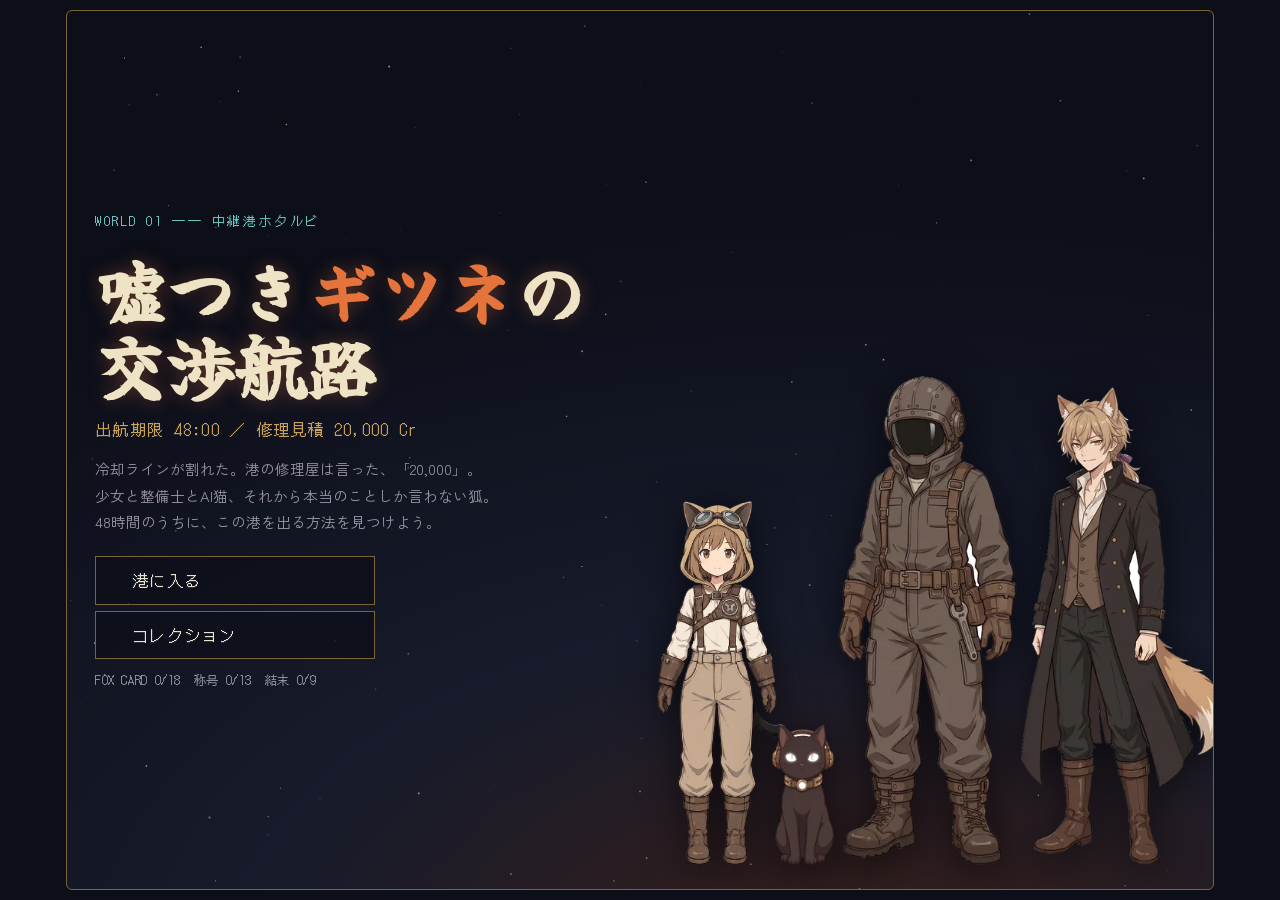
==== index.html @ 1cd9e340 "Rename 嘘つきギツネの交渉航路.html to index.htmlrename" ====
<!doctype html><html><head><meta charset=utf8><meta name=viewport content="width=device-width,initial-scale=1,viewport-fit=cover"><style>:root{color-scheme:light;box-sizing:border-box;padding-top:env(safe-area-inset-top,0px);padding-bottom:env(safe-area-inset-bottom,0px)}html{scroll-padding-top:env(safe-area-inset-top,0px)}body{margin:0;padding:0;font:14px -apple-system,BlinkMacSystemFont,sans-serif;background:#faf9f5;color:#141413}img{max-width:100%}[hidden]:not([hidden=until-found i]){display:none!important}</style></head><body>
<title>嘘つきギツネの交渉航路</title>
<link rel="preconnect" href="https://fonts.googleapis.com">
<link rel="preconnect" href="https://fonts.gstatic.com" crossorigin>
<link rel="stylesheet" href="https://fonts.googleapis.com/css2?family=DotGothic16&family=Yuji+Syuku&family=Zen+Kaku+Gothic+New:wght@400;500;700&display=swap">
<style>
/* Layout: 対峙構図 — 一行（左）と交渉相手（右）が舞台で向き合い、下にRPGのコマンド窓と羊皮紙の会話窓。単一のダーク世界観。 */
:root{
  color-scheme: dark;
  --void:#0c0e18;        /* 宇宙の底 */
  --hull:#171b2b;        /* 船体パネル */
  --hull-2:#222840;
  --brass:#c9a25a;       /* 真鍮の縁 */
  --brass-dim:#7d6436;
  --parch:#efe3c6;       /* 会話窓の羊皮紙 */
  --parch-2:#e2d2ae;
  --ink:#2a1d14;         /* 墨 */
  --ink-soft:#6b5640;
  --ember:#e4743c;       /* 狐火のアクセント */
  --teal:#6fd0c8;        /* AI猫のUI光 */
  --truth:#c43d2c;
  --lie:#3867c9;
  --fg:#e9e3d3;
  --fg-dim:#9a95a8;
  --f-ui:"DotGothic16","Hiragino Kaku Gothic ProN","Noto Sans JP",monospace;
  --f-text:"Zen Kaku Gothic New","Hiragino Kaku Gothic ProN","Noto Sans JP",sans-serif;
  --f-disp:"Yuji Syuku","Hiragino Mincho ProN","Noto Serif JP",serif;
}
[hidden]{display:none!important}
html,body{height:100%}
body{background:var(--void);color:var(--fg);font-family:var(--f-text);overflow:hidden}
*{box-sizing:border-box}
button{font:inherit;color:inherit}
:focus-visible{outline:2px solid var(--ember);outline-offset:2px}
#app{position:relative;height:100%;max-width:1180px;margin:0 auto;padding-inline:16px;padding-block:10px;display:flex;flex-direction:column}
.screen{flex:1;min-height:0;display:flex;flex-direction:column}

/* ---------- TITLE ---------- */
#title{position:relative;border:1px solid var(--brass-dim);border-radius:6px;overflow:hidden;background:radial-gradient(120% 90% at 70% 110%,#3a1f1a 0%,#171b2b 45%,#0c0e18 100%)}
#title canvas{position:absolute;inset:0;width:100%;height:100%}
.t-wrap{position:relative;z-index:2;flex:1;display:grid;grid-template-columns:minmax(0,1.1fr) minmax(0,.9fr);align-items:center;gap:12px;padding:24px 28px}
.t-eyebrow{font-family:var(--f-ui);color:var(--teal);letter-spacing:.2em;font-size:.8rem}
.t-logo{font-family:var(--f-disp);font-size:clamp(2.1rem,6vw,4.4rem);line-height:1.08;margin:.3em 0 .2em;color:var(--parch);text-shadow:0 0 18px rgba(228,116,60,.35);text-wrap:balance}
.t-logo em{font-style:normal;color:var(--ember)}
.t-sub{font-family:var(--f-ui);color:var(--brass);font-size:1rem;letter-spacing:.08em}
.t-lede{max-width:34em;color:var(--fg-dim);line-height:1.8;font-size:.92rem;margin:1em 0 1.4em}
.t-menu{display:flex;flex-direction:column;gap:6px;width:min(280px,100%)}
.t-menu button{font-family:var(--f-ui);text-align:left;background:rgba(12,14,24,.7);border:1px solid var(--brass-dim);padding:.7em 1em;cursor:pointer;letter-spacing:.08em;font-size:1rem}
.t-menu button:hover,.t-menu button:focus-visible{border-color:var(--ember);color:var(--ember)}
.t-menu button::before{content:"▶ ";color:transparent}
.t-menu button:hover::before,.t-menu button:focus-visible::before{color:var(--ember)}
.t-prog{font-family:var(--f-ui);font-size:.78rem;color:var(--fg-dim);margin-top:12px;letter-spacing:.05em}
.t-art{height:min(64vh,520px);display:flex;align-items:flex-end;justify-content:center;gap:4px;align-self:end}
.t-art img{display:block;width:auto;filter:drop-shadow(0 6px 20px rgba(0,0,0,.6));flex:none}
.t-art .g{height:70%}
.t-art .c{height:27%;margin-left:-18px;position:relative;z-index:2}
.t-art .m{height:94%}
.t-art .r{height:92%}

/* ---------- GAME ---------- */
#game{gap:8px}
.hud{display:flex;align-items:center;gap:14px;font-family:var(--f-ui);font-size:.86rem;padding:6px 10px;background:var(--hull);border:1px solid var(--brass-dim);border-radius:4px}
.hud .loc{color:var(--brass);white-space:nowrap}
.hud .loc b{color:var(--parch);font-weight:400;margin-left:.4em}
.clock{flex:1;min-width:0;display:flex;align-items:center;gap:10px}
.clock .lbl{color:var(--fg-dim);white-space:nowrap}
.clock .num{font-variant-numeric:tabular-nums;color:var(--parch);white-space:nowrap}
.clock.warn .num{color:var(--ember)}
.pips{flex:1;min-width:40px;display:grid;grid-template-columns:repeat(48,1fr);gap:1px;height:10px}
.pips i{background:var(--ember);opacity:.9;border-radius:1px;transition:background .4s,opacity .4s}
.pips i.gone{background:#3a3f55;opacity:.5}
.cr{font-variant-numeric:tabular-nums;color:var(--parch);white-space:nowrap}
.cr small{color:var(--brass)}
.hbtn{background:none;border:1px solid var(--brass-dim);color:var(--brass);width:30px;height:28px;border-radius:3px;cursor:pointer;font-family:var(--f-ui);position:relative}
.hbtn:hover{color:var(--ember);border-color:var(--ember)}
.hbtn .dot{position:absolute;top:-4px;right:-4px;width:9px;height:9px;border-radius:50%;background:var(--ember);display:none}
.hbtn.has .dot{display:block}

.stage{position:relative;flex:1;min-height:220px;border:1px solid var(--brass-dim);border-radius:4px;overflow:hidden;background:#0d1120}
.stage .bg{position:absolute;inset:0}
.stage .bg svg{width:100%;height:100%;display:block}
.actors{position:absolute;inset:0;pointer-events:none}
.actor{position:absolute;bottom:3%;transition:filter .25s,transform .25s,opacity .4s;transform-origin:bottom center}
.actor img,.actor svg{height:100%;width:auto;display:block}
.actor svg{aspect-ratio:1/2}
.a-npc.belta{height:80%}
.a-npc.belta svg{aspect-ratio:4/9}
.reye{animation:reye 4s infinite}@keyframes reye{94%{opacity:1}96%{opacity:0}98%{opacity:1}}
.actor.dim{filter:brightness(.55) saturate(.7)}
.actor.speak{transform:translateY(-6px) scale(1.02);filter:drop-shadow(0 0 10px rgba(239,227,198,.25))}
.a-girl{right:39%;height:72%}
.a-mech{right:18%;height:87%}
.a-cat{right:32.5%;height:30%}
.a-ritsu{right:2%;height:85%}
.a-npc{left:5%;height:80%}
.a-belta{height:76%}.a-zaid{height:82%}.a-m7{height:70%}
.a-npc.panel{height:74%;bottom:6%}
.a-npc.panel img{border:4px solid var(--parch);box-shadow:0 0 0 2px var(--ink),0 12px 30px rgba(0,0,0,.6);transform:rotate(2deg)}
.shadow{position:absolute;bottom:2%;height:3%;border-radius:50%;background:rgba(0,0,0,.45);filter:blur(4px)}
.actor .tailbob{animation:none}
.idle{animation:idle 3.6s ease-in-out infinite}
@keyframes idle{50%{transform:translateY(-2px)}}

.toast-zone{position:absolute;top:10px;left:10px;display:flex;flex-direction:column;align-items:flex-start;gap:6px;z-index:5;pointer-events:none;max-width:70%}
.toast{font-family:var(--f-ui);font-size:.82rem;background:var(--parch);color:var(--ink);padding:.45em .8em .45em .6em;border-left:4px solid var(--ember);box-shadow:0 4px 12px rgba(0,0,0,.4);animation:tin .35s ease-out, tout .5s ease-in 2.8s forwards}
.toast b{color:var(--ember);font-weight:400;margin-right:.4em}
@keyframes tin{from{transform:translateX(-20px);opacity:0}}
@keyframes tout{to{transform:translateY(-6px);opacity:0}}

.route-banner{position:absolute;left:50%;top:14%;transform:translateX(-50%);z-index:6;display:flex;align-items:center;gap:14px;background:linear-gradient(90deg,rgba(12,14,24,0),rgba(12,14,24,.92) 18%,rgba(12,14,24,.92) 82%,rgba(12,14,24,0));padding:14px 60px;pointer-events:none;animation:bin .5s cubic-bezier(.2,1.4,.4,1), bout .6s ease-in 3.2s forwards;white-space:nowrap}
.route-banner .mini{width:44px;height:62px;border-radius:4px;background:var(--parch);border:2px solid var(--brass);display:grid;place-items:center;animation:flip .7s ease-out}
.route-banner .mini svg{width:30px}
.route-banner .t1{font-family:var(--f-ui);color:var(--ember);font-size:.8rem;letter-spacing:.2em}
.route-banner .t2{font-family:var(--f-text);font-weight:700;color:var(--parch);font-size:1.05rem}
@keyframes bin{from{transform:translate(-50%,-20px);opacity:0}}
@keyframes bout{to{opacity:0}}
@keyframes flip{from{transform:rotateY(180deg)}}

.bottom{display:grid;grid-template-columns:230px minmax(0,1fr);gap:8px;height:196px}
.cmd{position:relative;background:var(--hull);border:2px solid var(--brass-dim);border-radius:4px;padding:10px 8px;font-family:var(--f-ui);overflow:auto;box-shadow:inset 0 0 0 1px #0a0c14}
.cmd::before,.cmd::after{content:"";position:absolute;width:5px;height:5px;border-radius:50%;background:var(--brass-dim);top:4px}
.cmd::before{left:4px}.cmd::after{right:4px}
.cmd .mt{font-size:.74rem;color:var(--brass);letter-spacing:.14em;padding:0 8px 6px;border-bottom:1px dashed var(--brass-dim);margin-bottom:6px;display:flex;justify-content:space-between;gap:6px}
.cmd ul{list-style:none;margin:0;padding:0;display:flex;flex-direction:column;gap:1px}
.cmd li button{width:100%;text-align:left;background:none;border:0;padding:.42em .5em .42em 1.4em;cursor:pointer;position:relative;font-size:.95rem;display:flex;gap:6px;align-items:baseline;line-height:1.3}
.cmd li button .lab{flex:1;min-width:0}
.cmd li button .cost{font-size:.72rem;color:var(--fg-dim);white-space:nowrap}
.cmd li button .new{font-size:.62rem;color:var(--void);background:var(--ember);padding:0 .35em;border-radius:2px;letter-spacing:.05em}
.cmd li button.done .lab{color:var(--fg-dim)}
.cmd li button[disabled]{opacity:.38;cursor:default}
.cmd li button.sel::before{content:"▶";position:absolute;left:.3em;color:var(--ember);animation:blink 1s steps(2) infinite}
.cmd li button:hover:not([disabled]){background:rgba(201,162,90,.1)}
.cmd.busy ul{opacity:.25;pointer-events:none}
.cmd .hintline{font-size:.72rem;color:var(--fg-dim);padding:6px 8px 0;line-height:1.5}
@keyframes blink{50%{opacity:.3}}

.msg{position:relative;background:var(--parch);color:var(--ink);border-radius:4px;border:2px solid var(--brass);box-shadow:inset 0 0 0 3px var(--parch),inset 0 0 0 4px var(--brass-dim),0 6px 18px rgba(0,0,0,.35);display:grid;grid-template-columns:auto minmax(0,1fr);gap:14px;padding:14px 18px;cursor:pointer;overflow:hidden;background-image:radial-gradient(120% 140% at 0% 0%,rgba(255,255,255,.35),transparent 55%),radial-gradient(90% 120% at 100% 100%,rgba(122,86,44,.16),transparent 60%)}
.face{width:128px;height:128px;border:2px solid var(--ink);border-radius:3px;overflow:hidden;background:var(--parch-2);align-self:start;position:relative}
.face img,.face svg{width:100%;height:100%;object-fit:cover;object-position:50% 50%;display:block}
.face.none{display:none}
.msg .body{min-width:0;display:flex;flex-direction:column;overflow:auto}
.name{font-family:var(--f-ui);font-size:.82rem;letter-spacing:.14em;color:var(--parch);background:var(--ink);align-self:flex-start;padding:.15em .7em;margin-bottom:.45em;border-radius:2px}
.name.n-ritsu{background:#8a4a22}.name.n-cat{background:#1f3b44}.name.n-girl{background:#6b4a2b}.name.n-mech{background:#3a3a40}
.name.n-npc{background:#5a2f38}
.text{font-size:1.06rem;line-height:1.75;font-weight:500;white-space:pre-wrap}
.text.narr{font-style:normal;color:var(--ink-soft);font-weight:400}
.text.sys{font-family:var(--f-ui);color:#7b3a16;font-size:.95rem}
.adv{position:absolute;right:14px;bottom:8px;color:var(--ember);font-size:.8rem;animation:blink .8s steps(2) infinite}
.stamp{position:absolute;right:22px;top:12px;font-family:var(--f-ui);font-size:.95rem;padding:.2em .6em;border:3px double currentColor;border-radius:4px;transform:rotate(-8deg);opacity:.88;letter-spacing:.1em;animation:stamp .35s cubic-bezier(.3,1.8,.5,1)}
.stamp small{display:block;font-size:.58rem;letter-spacing:.2em;opacity:.8}
.stamp.T{color:var(--truth)}.stamp.F{color:var(--lie)}
@keyframes stamp{from{transform:rotate(-8deg) scale(2.2);opacity:0}}
.offer-card{display:grid;grid-template-columns:auto 1fr;gap:4px 14px;font-size:.92rem;margin-top:.3em}
.offer-card dt{font-family:var(--f-ui);color:var(--ink-soft);font-size:.8rem}
.offer-card dd{margin:0;font-weight:700;font-variant-numeric:tabular-nums}
.offer-card dd.bad{color:var(--truth)}
.offer-title{font-weight:700;font-size:1.1rem}

/* roll */
.roll{position:absolute;inset:0;z-index:8;display:grid;place-items:center;background:rgba(8,9,16,.72)}
.roll .box{background:var(--hull);border:2px solid var(--brass);padding:18px 26px;text-align:center;font-family:var(--f-ui)}
.roll .box p{margin:.4em 0;color:var(--parch)}
.roll canvas{width:240px;height:150px;display:block;margin:6px auto}
.roll .res{font-size:1.3rem;letter-spacing:.2em;min-height:1.4em}

/* overlays */
.overlay{position:absolute;inset:0;z-index:20;background:rgba(8,9,16,.86);display:flex;align-items:stretch;justify-content:center;padding:14px}
.sheet{position:relative;width:min(920px,100%);background:var(--parch);color:var(--ink);border:2px solid var(--brass);border-radius:4px;display:flex;flex-direction:column;min-height:0;box-shadow:0 20px 50px rgba(0,0,0,.6)}
.sheet header{display:flex;align-items:center;gap:12px;padding:12px 18px;border-bottom:1px solid var(--parch-2)}
.sheet header h2{font-family:var(--f-disp);font-weight:400;font-size:1.5rem;margin:0;flex:1}
.sheet .x{background:var(--ink);color:var(--parch);border:0;padding:.3em .8em;cursor:pointer;font-family:var(--f-ui)}
.sheet .scroll{overflow:auto;padding:16px 20px 22px;min-height:0;flex:1}
.tabs{display:flex;gap:4px;padding:0 18px;border-bottom:1px solid var(--parch-2);flex-wrap:wrap}
.tabs button{background:none;border:0;border-bottom:3px solid transparent;padding:.6em .8em;cursor:pointer;font-family:var(--f-ui);color:var(--ink-soft)}
.tabs button[aria-selected="true"]{color:var(--ink);border-color:var(--ember)}
.nb-list{display:flex;flex-wrap:wrap;gap:6px;list-style:none;margin:0;padding:0}
.nb-list li{background:#fff8e6;border:1px solid var(--parch-2);padding:.35em .7em;font-size:.9rem;border-radius:2px}
.nb-h{font-family:var(--f-ui);color:var(--ink-soft);font-size:.8rem;letter-spacing:.14em;margin:1.2em 0 .5em}
.nb-h:first-child{margin-top:0}
.routes{display:grid;gap:6px}
.routes div{display:flex;justify-content:space-between;gap:10px;border-bottom:1px dotted var(--parch-2);padding:.3em 0;font-size:.92rem}

.cards{display:grid;grid-template-columns:repeat(auto-fill,minmax(128px,1fr));gap:12px}
.fcard{aspect-ratio:5/7;max-width:100%;border-radius:6px;background:linear-gradient(160deg,#20263d,#141828);border:2px solid var(--brass);color:var(--parch);display:flex;flex-direction:column;padding:8px;position:relative;overflow:hidden}
.fcard .no{font-family:var(--f-ui);font-size:.66rem;color:var(--brass);letter-spacing:.1em}
.fcard .art{flex:1;display:grid;place-items:center}
.fcard .art svg{width:62%;max-height:100%}
.fcard .nm{font-weight:700;font-size:.86rem;text-align:center;line-height:1.3}
.fcard .fl{font-size:.68rem;color:var(--fg-dim);text-align:center;line-height:1.45;margin-top:3px}
.fcard.lock{background:repeating-linear-gradient(45deg,#1a1e2e 0 8px,#161a28 8px 16px);border-color:#4a4a55}
.fcard.lock .nm{color:#6c6c7a}
.fcard.newc::after{content:"NEW";position:absolute;top:6px;right:-18px;background:var(--ember);color:var(--void);font-family:var(--f-ui);font-size:.6rem;padding:1px 22px;transform:rotate(35deg)}
.titles{display:grid;grid-template-columns:repeat(auto-fill,minmax(200px,1fr));gap:8px}
.ttl{border:1px solid var(--ink);padding:.6em .8em;background:#fff8e6}
.ttl b{display:block;font-family:var(--f-disp);font-weight:400;font-size:1.15rem}
.ttl span{font-size:.8rem;color:var(--ink-soft)}
.ttl.lock{opacity:.45;border-style:dashed;background:none}
.sp-list{display:grid;gap:8px}
.sp-item{border:1px solid var(--parch-2);background:#fff8e6;padding:.6em .8em}
.sp-item summary{cursor:pointer;font-weight:700}
.sp-item .ln{font-size:.9rem;line-height:1.7;margin:.2em 0}
.sp-item .ln b{font-family:var(--f-ui);font-weight:400;color:var(--ink-soft);margin-right:.5em}
.sp-item.lock{opacity:.45}

/* ending */
#ending .sheet{margin:0 auto}
.end-hero{padding:18px 22px 6px;text-align:center;border-bottom:1px dashed var(--ink-soft)}
.end-eyebrow{font-family:var(--f-ui);letter-spacing:.24em;color:var(--ink-soft);font-size:.78rem}
.end-title{font-family:var(--f-disp);font-size:clamp(2rem,5vw,3.2rem);margin:.15em 0;text-wrap:balance;line-height:1.15}
.end-stamps{display:grid;grid-template-columns:repeat(4,minmax(0,1fr));gap:8px;margin:14px 0 10px}
.estamp{border:2px solid var(--ink);padding:.4em .3em;text-align:center}
.estamp dt{font-family:var(--f-ui);font-size:.68rem;color:var(--ink-soft);letter-spacing:.12em}
.estamp dd{margin:.1em 0 0;font-weight:700;font-variant-numeric:tabular-nums;font-size:.95rem}
.end-body{display:grid;grid-template-columns:minmax(0,1fr) 180px;gap:18px;padding:16px 22px}
.voices{display:grid;gap:10px;align-content:start}
.voice{display:grid;grid-template-columns:44px minmax(0,1fr);gap:10px;align-items:center}
.voice .f{width:44px;height:44px;border:1.5px solid var(--ink);border-radius:2px;overflow:hidden;background:var(--parch-2)}
.voice .f img,.voice .f svg{width:100%;height:100%;object-fit:cover;object-position:50% 50%}
.voice p{margin:0;font-size:.95rem;line-height:1.55}
.voice p b{font-family:var(--f-ui);font-weight:400;color:var(--ink-soft);font-size:.72rem;display:block}
.got{display:flex;flex-direction:column;gap:10px;align-items:center}
.got .lbl{font-family:var(--f-ui);font-size:.72rem;letter-spacing:.16em;color:var(--ink-soft)}
.got .fcard{width:150px}
.got .ttl{width:100%;text-align:center}
.notes{padding:4px 22px 18px}
.notes h3{font-family:var(--f-ui);font-weight:400;letter-spacing:.24em;font-size:.9rem;color:var(--ember);margin:.4em 0 .6em;display:flex;align-items:center;gap:10px}
.notes h3::after{content:"";flex:1;border-bottom:1px solid var(--ink-soft);opacity:.4}
.note{border-left:3px solid var(--ember);padding:.4em .9em .5em;margin-bottom:10px;background:#fff8e6}
.note .did{font-size:.82rem;color:var(--ink-soft)}
.note .term{font-weight:700;font-size:1.02rem;margin:.1em 0}
.note p{margin:.2em 0 0;font-size:.9rem;line-height:1.75;max-width:62em}
.note.lock{border-left-color:#b9ab8c;background:none;color:var(--ink-soft)}
.end-actions{display:flex;gap:8px;flex-wrap:wrap;justify-content:center;padding:6px 22px 20px}
.end-actions button{font-family:var(--f-ui);background:var(--ink);color:var(--parch);border:0;padding:.7em 1.3em;cursor:pointer;letter-spacing:.08em}
.end-actions button.alt{background:none;color:var(--ink);border:1px solid var(--ink)}
.end-actions button:hover{background:var(--ember);color:var(--void)}
.remain{text-align:center;font-family:var(--f-ui);font-size:.8rem;color:var(--ink-soft);padding-bottom:6px}

@media (max-width:760px){
  #app{padding-inline:8px;padding-block:6px}
  .hud{gap:8px;font-size:.76rem;flex-wrap:wrap}
  .clock{order:3;flex-basis:100%}
  .clock .lbl{display:none}
  .stage{flex:none;height:40vh;min-height:220px}
  .bottom{flex:1;min-height:0}
  .a-girl{right:62%;height:62%}.a-mech{right:28%;height:72%}.a-cat{right:51%;height:26%}.a-ritsu{right:0;height:74%}.a-npc{left:-3%;height:70%}.a-m7{height:60%}
  .a-npc.panel{height:60%}
  .bottom{grid-template-columns:1fr;grid-template-rows:auto auto;height:auto}
  .msg{order:1;min-height:132px;max-height:40vh;grid-template-columns:auto minmax(0,1fr);padding:10px 12px;gap:10px}
  .face{width:74px;height:74px}
  .text{font-size:.98rem;line-height:1.65}
  .cmd{order:2;max-height:34vh}
  .cmd ul{display:grid;grid-template-columns:1fr 1fr}
  .cmd ul.one{grid-template-columns:1fr}
  .t-wrap{grid-template-columns:1fr;padding:18px}
  .t-art{position:absolute;inset:auto 0 0 auto;width:100%;height:58%;opacity:.3;z-index:-1;overflow:hidden;justify-content:flex-end}
  .end-body{grid-template-columns:1fr}
  .end-stamps{grid-template-columns:repeat(2,minmax(0,1fr))}
  .route-banner{padding:10px 30px;white-space:normal;width:92%}
}
@media (prefers-reduced-motion:reduce){*{animation-duration:.01ms!important;animation-iteration-count:1!important;transition:none!important}}
</style>

<div id="app">
  <section id="title" class="screen">
    <canvas id="stars" aria-hidden="true"></canvas>
    <div class="t-wrap">
      <div>
        <div class="t-eyebrow">WORLD 01 ── 中継港ホタルビ</div>
        <h1 class="t-logo">嘘つき<em>ギツネ</em>の<br>交渉航路</h1>
        <div class="t-sub">出航期限 48:00 ／ 修理見積 20,000 Cr</div>
        <p class="t-lede">冷却ラインが割れた。港の修理屋は言った、「20,000」。<br>少女と整備士とAI猫、それから本当のことしか言わない狐。<br>48時間のうちに、この港を出る方法を見つけよう。</p>
        <div class="t-menu">
          <button id="btnStart" type="button">港に入る</button>
          <button id="btnColl" type="button">コレクション</button>
        </div>
        <div class="t-prog" id="tProg"></div>
      </div>
      <div class="t-art" id="tArt"></div>
    </div>
  </section>

  <section id="game" class="screen" hidden>
    <div class="hud">
      <div class="loc">WORLD 01<b id="hudLoc">ベルタ工房</b></div>
      <div class="clock" id="clock"><span class="lbl">出航期限まで</span><span class="num" id="hudTime">46:00</span><div class="pips" id="pips"></div></div>
      <div class="cr" id="hudCr">24,000 <small>Cr</small></div>
      <button class="hbtn" id="btnNote" type="button" title="ききこみ帳" aria-label="ききこみ帳">帳<span class="dot"></span></button>
      <button class="hbtn" id="btnSnd" type="button" title="音" aria-label="音のオン・オフ">♪</button>
    </div>
    <div class="stage" id="stage">
      <div class="bg" id="bg"></div>
      <div class="actors" id="actors"></div>
      <div class="toast-zone" id="toasts"></div>
    </div>
    <div class="bottom">
      <nav class="cmd" id="cmd" aria-label="コマンド"></nav>
      <div class="msg" id="msg" role="log" aria-live="polite" tabindex="0">
        <div class="face none" id="face"></div>
        <div class="body"><div class="name" id="name" hidden></div><div class="text" id="text"></div></div>
        <span class="adv" id="adv" hidden>▼</span>
      </div>
    </div>
  </section>
  <div id="overlay" hidden></div>
</div>

<script>
const IMG = {"f_belta": "[data-uri]", "f_cat": "[data-uri]", "f_girl": "[data-uri]", "f_girl_angry": "[data-uri]", "f_girl_laugh": "[data-uri]", "f_girl_surprise": "[data-uri]", "f_m7": "[data-uri]", "f_mech": "[data-uri]", "f_ritsu": "[data-uri]", "f_zaid": "[data-uri]", "sp_belta": "[data-uri]", "sp_cat": "[data-uri]", "sp_girl": "[data-uri]", "sp_m7": "[data-uri]", "sp_mech": "[data-uri]", "sp_ritsu": "[data-uri]", "sp_zaid": "[data-uri]"};
/* ============ SVG ART ============ */
const SVG = {};
SVG.belta = (head)=>`<svg xmlns="http://www.w3.org/2000/svg" viewBox="${head?'112 24 176 176':'0 0 400 900'}" preserveAspectRatio="xMidYMid slice">
<g stroke="#3b2a20" stroke-width="3.2" stroke-linejoin="round" stroke-linecap="round">

<path d="M132 760 L192 760 L194 858 Q196 880 176 882 L118 882 Q104 880 108 862 L124 842 Z" fill="#7a4e2e"/>
<path d="M208 760 L268 760 L276 842 L292 862 Q296 880 282 882 L224 882 Q204 880 206 858 Z" fill="#7a4e2e"/>
<path d="M120 846 L190 846 M210 846 L282 846" stroke-width="2.4"/>
<path d="M130 790 L192 790 M208 790 L270 790" fill="none"/>
<rect x="150" y="784" width="16" height="12" rx="2" fill="#c9a25a" stroke-width="2"/><rect x="234" y="784" width="16" height="12" rx="2" fill="#c9a25a" stroke-width="2"/>
<path d="M110 872 L192 872 M208 872 L290 872" stroke="#5c3a22" stroke-width="6"/>

<path d="M136 468 L264 468 L272 766 L206 766 L200 560 L194 766 L128 766 Z" fill="#c2ab86"/>
<path d="M170 600 Q176 680 172 760 M232 600 Q226 680 230 760" stroke="#a38e6a" stroke-width="2.4" fill="none"/>

<path d="M116 234 Q150 214 200 216 Q250 214 284 234 L292 330 L278 470 L122 470 L108 330 Z" fill="#f1e8d6"/>
<path d="M270 250 L282 330 L270 460" stroke="#d9ccb2" stroke-width="10" fill="none" stroke-linecap="butt"/>
<path d="M176 216 L200 250 L224 216" fill="#f1e8d6"/>
<path d="M200 250 L200 300" fill="none" stroke-width="2.4"/>

<path d="M116 236 Q88 250 84 300 L80 360 L118 364 L122 300 Z" fill="#f1e8d6"/>
<path d="M284 236 Q312 250 316 300 L320 360 L282 364 L278 300 Z" fill="#f1e8d6"/>
<path d="M78 344 L122 350 L120 374 L76 368 Z" fill="#e6dac1"/>
<path d="M322 344 L278 350 L280 374 L324 368 Z" fill="#e6dac1"/>

<path d="M80 368 L118 372 L114 430 L84 430 Z" fill="#f3d2b5"/>
<path d="M320 368 L282 372 L286 430 L316 430 Z" fill="#f3d2b5"/>
<path d="M100 380 Q104 400 100 420" stroke="#e0b08e" stroke-width="4" fill="none"/>

<path d="M80 424 L118 424 L120 470 L78 470 Z" fill="#8a5a36"/>
<path d="M282 424 L320 424 L322 470 L280 470 Z" fill="#8a5a36"/>
<path d="M80 438 L118 438 M282 438 L320 438" stroke-width="2.2"/>
<circle cx="99" cy="455" r="4" fill="#c9a25a" stroke-width="1.8"/><circle cx="301" cy="455" r="4" fill="#c9a25a" stroke-width="1.8"/>

<path d="M80 470 L120 470 Q126 500 114 518 Q98 530 84 516 Q74 498 80 470 Z" fill="#f3d2b5"/>
<path d="M80 478 L120 480 L118 496 L80 494 Z" fill="#fbf7ee"/>
<path d="M84 486 L116 488" stroke-width="1.6"/>

<path d="M318 574 L306 470" stroke="#8b8f98" stroke-width="13"/>
<path d="M318 574 L306 470" stroke="#3b2a20" stroke-width="3" fill="none" opacity="0"/>
<path d="M300 470 L312 470 L324 572 L312 574 Z" fill="#9aa0aa"/>
<path d="M306 578 q-12 14 2 28 q10 4 18 -4 q-4 -8 -10 -8 l0 -10 q8 -2 10 -10 q-10 -8 -20 4 z" fill="#9aa0aa"/>
<path d="M280 470 L322 470 Q328 498 316 516 Q300 528 286 514 Q276 496 280 470 Z" fill="#f3d2b5"/>
<path d="M288 486 L318 486 M288 498 L316 498" stroke-width="1.8"/>

<path d="M150 256 L250 256 L254 330 Q270 336 272 350 L284 650 Q200 668 116 650 L128 350 Q130 336 146 330 Z" fill="#8a5a36"/>
<path d="M254 330 Q270 336 272 350 L284 650 Q262 656 246 658 L240 350 Z" fill="#6e4428" stroke="none"/>
<path d="M150 256 L170 216 M250 256 L230 216" stroke="#6b4228" stroke-width="9"/>
<path d="M150 256 L170 216 M250 256 L230 216" fill="none" stroke-width="1.5" opacity=".6"/>
<rect x="166" y="286" width="68" height="46" rx="4" fill="#7a4d2c"/>
<path d="M170 296 L230 296" stroke="#c9a25a" stroke-width="2" stroke-dasharray="4 4"/>
<rect x="150" y="480" width="100" height="72" rx="6" fill="#7a4d2c"/>
<path d="M200 480 L200 552" stroke-width="2.4"/>
<circle cx="156" cy="262" r="4.5" fill="#c9a25a" stroke-width="1.8"/><circle cx="244" cy="262" r="4.5" fill="#c9a25a" stroke-width="1.8"/>
<circle cx="156" cy="486" r="3.5" fill="#c9a25a" stroke-width="1.6"/><circle cx="244" cy="486" r="3.5" fill="#c9a25a" stroke-width="1.6"/>
<path d="M132 620 Q200 634 270 620" stroke="#6b4228" stroke-width="2.4" fill="none"/>

<g stroke="#a38e6a" stroke-width="2.2" fill="none" stroke-linecap="round">
<path d="M150 690 q10 6 18 0 M150 720 q12 6 22 -2 M232 690 q10 6 18 0 M228 724 q12 6 24 -2"/>
<path d="M140 500 q8 30 4 60 M258 500 q-8 30 -4 60"/></g>
<g stroke="#d9ccb2" stroke-width="2.4" fill="none" stroke-linecap="round">
<path d="M96 280 q8 14 4 30 M304 280 q-8 14 -4 30 M130 400 q14 10 30 8"/></g>
<g stroke="#8f8a84" stroke-width="2" fill="none" stroke-linecap="round">
<path d="M142 110 q4 30 8 50 M258 110 q-4 30 -8 50 M166 106 q4 10 8 14 M232 106 q-4 10 -8 14 M190 104 l4 12 M210 104 l-4 12"/></g>
<path d="M128 350 L140 350 L130 646 L116 650 Z" fill="#9b6a42" opacity=".6"/>

<path d="M124 440 L276 440 L278 462 L122 462 Z" fill="#5c3a22"/>
<rect x="188" y="436" width="26" height="30" rx="3" fill="#c9a25a"/><rect x="195" y="443" width="12" height="16" rx="2" fill="#5c3a22" stroke-width="2"/>
<rect x="232" y="446" width="36" height="44" rx="4" fill="#7a4d2c"/><path d="M232 460 L268 460" stroke-width="2"/>

<path d="M176 184 L176 222 Q200 236 224 222 L224 184 Z" fill="#f3d2b5"/>
<path d="M176 206 Q200 222 224 206" stroke="#e0b08e" stroke-width="6" fill="none"/>

<path d="M132 120 Q126 180 150 196 L250 196 Q274 180 268 120 Z" fill="#a9a49c"/>

<path d="M140 104 Q138 160 160 186 Q182 206 200 206 Q218 206 240 186 Q262 160 260 104 Z" fill="#f3d2b5"/>
<ellipse cx="136" cy="148" rx="9" ry="16" fill="#f3d2b5"/><ellipse cx="264" cy="148" rx="9" ry="16" fill="#f3d2b5"/>

<path d="M138 96 Q134 140 146 172 L154 140 Q150 116 160 100 Z" fill="#bdb8b0"/>
<path d="M262 96 Q266 140 254 172 L246 140 Q250 116 240 100 Z" fill="#bdb8b0"/>
<path d="M150 104 Q170 128 176 116 Q186 130 200 112 Q214 130 224 116 Q232 128 250 104 Z" fill="#bdb8b0"/>

<path d="M132 104 Q134 36 200 32 Q266 36 268 104 Q232 88 200 90 Q168 88 132 104 Z" fill="#b8452f"/>
<path d="M146 60 Q200 44 256 62" stroke="#8f3222" stroke-width="3" fill="none"/>
<path d="M262 70 Q292 64 300 88 Q284 92 268 84 Z" fill="#b8452f"/>
<path d="M270 84 Q296 100 290 124 Q276 110 266 96 Z" fill="#8f3222"/>
<circle cx="170" cy="72" r="3" fill="#f1e8d6" stroke="none"/><circle cx="220" cy="58" r="3" fill="#f1e8d6" stroke="none"/><circle cx="242" cy="80" r="3" fill="#f1e8d6" stroke="none"/>

<path d="M134 84 Q200 64 266 84" stroke="#5c3a22" stroke-width="10" fill="none"/>
<circle cx="174" cy="74" r="19" fill="#7d7a74"/><circle cx="174" cy="74" r="13" fill="#a9d3dc"/>
<circle cx="226" cy="74" r="19" fill="#7d7a74"/><circle cx="226" cy="74" r="13" fill="#a9d3dc"/>
<path d="M193 74 L207 74" stroke-width="5"/>
<path d="M166 68 q5 -5 10 -2 M218 68 q5 -5 10 -2" stroke="#ffffff" stroke-width="3" fill="none"/>

<path d="M156 124 Q170 116 186 124" stroke="#8f8a84" stroke-width="6" fill="none"/>
<path d="M214 124 Q230 116 244 124" stroke="#8f8a84" stroke-width="6" fill="none"/>

<path d="M156 142 Q170 132 186 140" stroke-width="4.5" fill="none"/>
<path d="M214 140 Q230 132 244 142" stroke-width="4.5" fill="none"/>
<ellipse cx="172" cy="148" rx="9" ry="10" fill="#7a4a2a" stroke-width="2"/><ellipse cx="229" cy="148" rx="9" ry="10" fill="#7a4a2a" stroke-width="2"/>
<ellipse cx="172" cy="150" rx="4" ry="5" fill="#3b2a20" stroke="none"/><ellipse cx="229" cy="150" rx="4" ry="5" fill="#3b2a20" stroke="none"/>
<circle cx="168" cy="144" r="3" fill="#fff" stroke="none"/><circle cx="225" cy="144" r="3" fill="#fff" stroke="none"/>
<path d="M160 158 Q172 162 184 157 M216 157 Q228 162 240 158" stroke-width="1.8" fill="none"/>
<path d="M150 146 l-6 -2 M150 152 l-6 2 M250 146 l6 -2 M250 152 l6 2" stroke-width="1.6"/>

<path d="M201 160 Q204 170 198 174" stroke-width="2.2" fill="none"/>
<path d="M184 186 Q200 192 216 184" stroke-width="3" fill="none"/>
<path d="M216 184 l4 -3" stroke-width="2.4"/>
<ellipse cx="160" cy="170" rx="10" ry="5" fill="#f0b39a" stroke="none" opacity=".6"/><ellipse cx="240" cy="170" rx="10" ry="5" fill="#f0b39a" stroke="none" opacity=".6"/>
</g></svg>`;
SVG.robot = (head)=>`<svg xmlns="http://www.w3.org/2000/svg" viewBox="${head?'70 20 160 160':'0 0 300 600'}" preserveAspectRatio="xMidYMid slice">
<g stroke="#10242c" stroke-width="4" stroke-linejoin="round">
<path d="M100 600 L112 470 L188 470 L200 600 Z" fill="#9fb4bd"/>
<ellipse cx="150" cy="470" rx="60" ry="14" fill="#c9dde3"/>
<path d="M88 250 Q88 200 150 196 Q212 200 212 250 L204 460 Q150 482 96 460 Z" fill="#e8f1f4"/>
<path d="M92 300 L208 300" stroke="#6fd0c8" stroke-width="10"/>
<rect x="124" y="330" width="52" height="34" rx="4" fill="#10242c"/>
<text x="150" y="354" text-anchor="middle" font-family="DotGothic16,monospace" font-size="18" fill="#6fd0c8" stroke="none">M-7</text>
<path d="M88 260 Q56 300 60 380" fill="none" stroke-width="12" stroke="#b9ccd3"/><circle cx="60" cy="388" r="12" fill="#e8f1f4"/>
<path d="M212 260 Q244 290 250 250" fill="none" stroke-width="12" stroke="#b9ccd3"/><circle cx="252" cy="240" r="12" fill="#e8f1f4"/>
<rect x="140" y="176" width="20" height="24" fill="#9fb4bd"/>
<rect x="80" y="44" width="140" height="136" rx="34" fill="#e8f1f4"/>
<rect x="96" y="62" width="108" height="92" rx="20" fill="#0b1a22"/>
<path d="M150 44 L150 20" stroke-width="4"/><circle cx="150" cy="16" r="7" fill="#e4743c"/>
</g>
<g fill="none" stroke="#6fd0c8" stroke-width="7" stroke-linecap="round"><path class="reye" d="M116 112 q12 -14 24 0"/><path class="reye" d="M160 112 q12 -14 24 0"/><path d="M136 132 q14 8 28 0" stroke-width="4"/></g>
</svg>`;
SVG.fox = ()=>`<svg viewBox="0 0 100 100" xmlns="http://www.w3.org/2000/svg"><g fill="none" stroke="#e4743c" stroke-width="4" stroke-linejoin="round"><path d="M18 20 L36 44 L50 40 L64 44 L82 20 L78 58 Q70 84 50 88 Q30 84 22 58 Z" fill="rgba(228,116,60,.12)"/><path d="M36 60 l8 4 M64 60 l-8 4"/><path d="M46 74 l4 4 l4 -4"/></g></svg>`;

function starsBg(n,seed){let s=seed||7,r=()=>(s=(s*9301+49297)%233280)/233280,o='';for(let i=0;i<n;i++){o+=`<circle cx="${(r()*1600).toFixed(0)}" cy="${(r()*520).toFixed(0)}" r="${(r()*1.8+.3).toFixed(1)}" fill="#fff" opacity="${(r()*.7+.2).toFixed(2)}"/>`}return o}
const BG = {
dock:()=>`<svg viewBox="0 0 1600 900" preserveAspectRatio="xMidYMax slice" xmlns="http://www.w3.org/2000/svg">
<defs><linearGradient id="d1" x1="0" y1="0" x2="0" y2="1"><stop offset="0" stop-color="#0a0e1d"/><stop offset="1" stop-color="#1c2236"/></linearGradient>
<radialGradient id="d2" cx=".5" cy="0" r=".9"><stop offset="0" stop-color="#ffd9a0" stop-opacity=".35"/><stop offset="1" stop-color="#ffd9a0" stop-opacity="0"/></radialGradient>
<linearGradient id="hull" x1="0" y1="0" x2="0" y2="1"><stop offset="0" stop-color="#5b5f6e"/><stop offset=".6" stop-color="#3a3d4a"/><stop offset="1" stop-color="#262833"/></linearGradient></defs>
<rect width="1600" height="900" fill="url(#d1)"/>
<path d="M200 0 L200 420 Q800 300 1400 420 L1400 0 Z" fill="#070a14"/>${starsBg(90,3)}
<g stroke="#2d3450" stroke-width="18" fill="none"><path d="M200 0 L200 520 M1400 0 L1400 520 M200 420 Q800 300 1400 420"/></g>
<g stroke="#262c44" stroke-width="6"><path d="M0 140 L1600 140"/><path d="M0 60 L1600 60"/>${[...Array(17)].map((_,i)=>`<path d="M${i*100} 60 L${i*100+50} 140 L${i*100+100} 60"/>`).join('')}</g>
<path d="M1080 60 L1080 250" stroke="#9aa0ae" stroke-width="4"/><rect x="1050" y="250" width="60" height="30" fill="#c9a25a" stroke="#1a1a22" stroke-width="3"/>
<ellipse cx="800" cy="0" rx="700" ry="380" fill="url(#d2)"/>
<rect y="640" width="1600" height="260" fill="#161a28"/>
<g stroke="#232a40" stroke-width="3">${[...Array(13)].map((_,i)=>`<path d="M${800+(i-6)*80} 640 L${800+(i-6)*260} 900"/>`).join('')}<path d="M0 700 L1600 700 M0 780 L1600 780"/></g>
<g transform="translate(560 250)">
<path d="M0 260 Q-40 150 60 90 Q240 0 560 30 Q760 60 800 170 Q810 260 740 330 L60 340 Q10 320 0 260 Z" fill="url(#hull)" stroke="#12131a" stroke-width="6"/>
<path d="M120 90 Q260 40 520 56" stroke="#7a7f90" stroke-width="5" fill="none"/>
<path d="M200 140 L600 130" stroke="#22242e" stroke-width="4"/>
${[0,1,2,3].map(i=>`<circle cx="${250+i*95}" cy="200" r="22" fill="#f3c46b" stroke="#12131a" stroke-width="6"/><circle cx="${244+i*95}" cy="194" r="7" fill="#fff4d8"/>`).join('')}
<path d="M600 250 Q640 230 700 250" stroke="#8a5a36" stroke-width="14" fill="none" opacity=".7"/>
<rect x="760" y="170" width="70" height="120" rx="14" fill="#2c2e39" stroke="#12131a" stroke-width="6"/>
<rect x="772" y="196" width="46" height="70" rx="8" fill="#3a1d18"/><rect x="778" y="206" width="34" height="50" rx="6" fill="#b3452c" opacity=".5"/>
<path d="M30 330 L20 380 L60 380 L70 330 M680 330 L670 380 L710 380 L720 330" fill="#2a2c36" stroke="#12131a" stroke-width="5"/>
<text x="140" y="290" font-family="DotGothic16,monospace" font-size="30" fill="#c9a25a" opacity=".8">KD-11</text>
</g>
<g class="steam" fill="#cfd6e4" opacity=".35"><circle cx="1410" cy="440" r="26"><animate attributeName="cy" values="450;340" dur="4s" repeatCount="indefinite"/><animate attributeName="opacity" values=".4;0" dur="4s" repeatCount="indefinite"/></circle><circle cx="1430" cy="450" r="18"><animate attributeName="cy" values="460;330" dur="5s" begin="1.5s" repeatCount="indefinite"/><animate attributeName="opacity" values=".4;0" dur="5s" begin="1.5s" repeatCount="indefinite"/></circle></g>
<g fill="#e4743c"><rect x="0" y="632" width="1600" height="10" opacity=".7"/></g>
<g>${[...Array(20)].map((_,i)=>`<rect x="${i*80}" y="632" width="40" height="10" fill="#15161f"/>`).join('')}</g>
</svg>`,
belta:()=>`<svg viewBox="0 0 1600 900" preserveAspectRatio="xMidYMax slice" xmlns="http://www.w3.org/2000/svg">
<defs><linearGradient id="b1" x1="0" y1="0" x2="0" y2="1"><stop offset="0" stop-color="#1e1410"/><stop offset="1" stop-color="#3a2519"/></linearGradient>
<radialGradient id="lamp" cx=".5" cy="0" r="1"><stop offset="0" stop-color="#ffcf7a" stop-opacity=".55"/><stop offset="1" stop-color="#ffcf7a" stop-opacity="0"/></radialGradient></defs>
<rect width="1600" height="900" fill="url(#b1)"/>
<g stroke="#2a1b12" stroke-width="3">${[...Array(9)].map((_,r)=>[...Array(17)].map((_,c)=>`<rect x="${c*100+(r%2)*50-50}" y="${r*50+80}" width="100" height="50" fill="${['#4a2e20','#43291c','#50321f'][(r+c)%3]}"/>`).join('')).join('')}</g>
<rect x="0" y="0" width="1600" height="80" fill="#140e0b"/>
<g transform="translate(560 40)"><rect width="480" height="84" rx="8" fill="#140e0b" stroke="#c9a25a" stroke-width="4"/>
<text x="240" y="58" text-anchor="middle" font-family="DotGothic16,monospace" font-size="42" fill="#ffb25c" letter-spacing="8">BELTA WORKS<animate attributeName="opacity" values="1;.85;1;1;.6;1" dur="5s" repeatCount="indefinite"/></text></g>
<g><rect x="1180" y="150" width="400" height="460" fill="#2b1c13" stroke="#140e0b" stroke-width="6"/>
${[0,1,2,3].map(r=>`<rect x="1180" y="${250+r*110}" width="400" height="12" fill="#6b4a2c"/>`).join('')}
${[...Array(14)].map((_,i)=>{const r=Math.floor(i/4),c=i%4;return r<4?`<g transform="translate(${1196+c*96} ${176+r*110})"><rect width="84" height="74" fill="${['#9c7448','#b28553','#8a653d'][i%3]}" stroke="#2a1a12" stroke-width="4"/><rect x="18" y="26" width="48" height="20" fill="#efe3c6" stroke="#2a1a12" stroke-width="2"/></g>`:''}).join('')}
<text x="1380" y="140" text-anchor="middle" font-family="DotGothic16,monospace" font-size="24" fill="#c9a25a">倉庫 STOCK</text></g>
<g transform="translate(160 170)"><rect width="340" height="220" fill="#231710" stroke="#140e0b" stroke-width="6"/>
${[...Array(6)].map((_,i)=>`<path d="M${40+i*52} 20 L${40+i*52} 70" stroke="#9aa0ae" stroke-width="6"/><circle cx="${40+i*52}" cy="${80+(i%2)*10}" r="12" fill="#8b8f98" stroke="#2a1a12" stroke-width="3"/>`).join('')}
<path d="M40 150 L300 150" stroke="#6b4a2c" stroke-width="10"/></g>
<g transform="translate(560 190)">
<g transform="rotate(-4)"><rect width="150" height="190" fill="#e9dcb9" stroke="#2a1a12" stroke-width="3"/></g>
<g transform="translate(24 10) rotate(3)"><rect width="150" height="190" fill="#efe3c6" stroke="#2a1a12" stroke-width="3"/></g>
<g transform="translate(46 22) rotate(-2)"><rect width="150" height="190" fill="#f6ecd2" stroke="#2a1a12" stroke-width="3"/>
<text x="75" y="54" text-anchor="middle" font-family="DotGothic16,monospace" font-size="30" fill="#8a2f22">見習い</text><text x="75" y="92" text-anchor="middle" font-family="DotGothic16,monospace" font-size="30" fill="#8a2f22">募集</text>
<path d="M24 118 L126 118 M24 136 L110 136 M24 154 L118 154" stroke="#6b5640" stroke-width="4"/></g></g>
<g transform="translate(860 190)"><rect width="200" height="230" fill="#140e0b" stroke="#c9a25a" stroke-width="3"/>
<text x="100" y="34" text-anchor="middle" font-family="DotGothic16,monospace" font-size="22" fill="#c9a25a">順番待ち</text>
${[...Array(11)].map((_,i)=>`<rect x="${16+(i%3)*60}" y="${50+Math.floor(i/3)*44}" width="48" height="34" fill="#efe3c6" stroke="#6b4a2c" stroke-width="2"/><text x="${40+(i%3)*60}" y="${74+Math.floor(i/3)*44}" text-anchor="middle" font-family="DotGothic16,monospace" font-size="18" fill="#2a1d14">${i+1}</text>`).join('')}</g>
<path d="M700 0 L700 120" stroke="#1a1a1a" stroke-width="4"/><path d="M660 120 L740 120 L720 100 L680 100 Z" fill="#3a3a40"/>
<polygon points="660,120 740,120 1100,900 300,900" fill="url(#lamp)"/>
<rect y="620" width="1600" height="280" fill="#2a1c14"/>
<g stroke="#1c120c" stroke-width="3" opacity=".7">${[...Array(10)].map((_,i)=>`<path d="M0 ${640+i*28} L1600 ${640+i*28}"/>`).join('')}</g>
<g transform="translate(40 540)"><rect width="330" height="90" fill="#6b4a2c" stroke="#1a100a" stroke-width="5"/><rect x="20" y="-30" width="60" height="30" fill="#8b8f98" stroke="#1a100a" stroke-width="4"/><rect x="200" y="-18" width="90" height="18" fill="#b33a2a" stroke="#1a100a" stroke-width="4"/></g>
<g fill="#6b4a2c" stroke="#1a100a" stroke-width="4"><rect x="1240" y="560" width="110" height="80"/><rect x="1330" y="520" width="90" height="120"/><rect x="1270" y="500" width="70" height="60"/></g>
</svg>`,
mega:()=>`<svg viewBox="0 0 1600 900" preserveAspectRatio="xMidYMax slice" xmlns="http://www.w3.org/2000/svg">
<defs><linearGradient id="m1" x1="0" y1="0" x2="0" y2="1"><stop offset="0" stop-color="#0b1c26"/><stop offset="1" stop-color="#15323d"/></linearGradient>
<linearGradient id="m2" x1="0" y1="0" x2="0" y2="1"><stop offset="0" stop-color="#d9e8ec"/><stop offset="1" stop-color="#9fb8c0"/></linearGradient></defs>
<rect width="1600" height="900" fill="url(#m1)"/>
<g stroke="#1f4654" stroke-width="3">${[...Array(16)].map((_,i)=>`<path d="M${i*100+50} 0 L${i*100+50} 600"/>`).join('')}</g>
<g transform="translate(420 70)"><rect width="760" height="190" rx="10" fill="#07131a" stroke="#6fd0c8" stroke-width="4"/>
<text x="380" y="58" text-anchor="middle" font-family="DotGothic16,monospace" font-size="30" fill="#6fd0c8" letter-spacing="6">MEGA DOCK  HOTARUBI</text>
<text x="190" y="140" text-anchor="middle" font-family="DotGothic16,monospace" font-size="30" fill="#9fb8c0">本日の着工待ち</text>
<text x="540" y="150" text-anchor="middle" font-family="DotGothic16,monospace" font-size="64" fill="#ffffff">96:00:00<animate attributeName="opacity" values="1;.7;1" dur="2s" repeatCount="indefinite"/></text></g>
<g transform="translate(90 120)"><rect width="250" height="300" fill="#e8f1f4" stroke="#07131a" stroke-width="4"/>
<text x="125" y="60" text-anchor="middle" font-family="DotGothic16,monospace" font-size="28" fill="#0b1a22">整備士募集</text>
<text x="125" y="110" text-anchor="middle" font-family="DotGothic16,monospace" font-size="20" fill="#c43d2c">給与 業界最高水準</text>
<path d="M30 150 L220 150 M30 180 L200 180 M30 210 L210 210 M30 240 L170 240" stroke="#9fb8c0" stroke-width="6"/></g>
${[0,1,2,3,4].map(i=>`<g transform="translate(${1240+ (i%2)*150} ${140+i*70})"><rect width="130" height="56" rx="6" fill="#0f2b36" stroke="#6fd0c8" stroke-width="2"/><text x="65" y="37" text-anchor="middle" font-family="DotGothic16,monospace" font-size="24" fill="#6fd0c8">BAY ${i+2}</text></g>`).join('')}
<rect y="600" width="1600" height="300" fill="url(#m2)"/>
<g stroke="#b9ccd3" stroke-width="2">${[...Array(13)].map((_,i)=>`<path d="M${800+(i-6)*90} 600 L${800+(i-6)*300} 900"/>`).join('')}</g>
<g fill="#0b1a22" opacity=".82">${[0,1,2,3,4,5].map(i=>`<g transform="translate(${560+i*80} ${520})"><circle cx="20" cy="18" r="16"/><path d="M0 100 Q0 40 20 40 Q40 40 40 100 Z"/><rect x="26" y="50" width="16" height="20" fill="#efe3c6"/></g>`).join('')}</g>
<rect x="520" y="614" width="560" height="14" fill="#6fd0c8" opacity=".5"/>
</svg>`,
market:()=>`<svg viewBox="0 0 1600 900" preserveAspectRatio="xMidYMax slice" xmlns="http://www.w3.org/2000/svg">
<defs><linearGradient id="k1" x1="0" y1="0" x2="0" y2="1"><stop offset="0" stop-color="#0e0b1c"/><stop offset="1" stop-color="#2c1a2a"/></linearGradient>
<radialGradient id="k2"><stop offset="0" stop-color="#ffb45c" stop-opacity=".9"/><stop offset="1" stop-color="#ffb45c" stop-opacity="0"/></radialGradient>
<radialGradient id="k3"><stop offset="0" stop-color="#8ff5e8" stop-opacity=".95"/><stop offset="1" stop-color="#8ff5e8" stop-opacity="0"/></radialGradient></defs>
<rect width="1600" height="900" fill="url(#k1)"/>${starsBg(60,11)}
<g fill="#160f1d">${[...Array(9)].map((_,i)=>`<rect x="${i*190-20}" y="${160+(i%3)*50}" width="170" height="500"/>`).join('')}</g>
<g fill="#ffcf7a" opacity=".5">${[...Array(40)].map((_,i)=>`<rect x="${(i*137)%1600}" y="${200+(i*71)%300}" width="10" height="14"/>`).join('')}</g>
<path d="M-20 120 Q400 220 800 140 Q1200 60 1620 170" stroke="#3a2a30" stroke-width="3" fill="none"/>
${[...Array(12)].map((_,i)=>{const x=i*140+40,y=Math.round(150+Math.sin(i*.9)*40);return `<circle cx="${x}" cy="${y+30}" r="46" fill="url(#k2)"/><ellipse cx="${x}" cy="${y+30}" rx="16" ry="20" fill="#e4743c" stroke="#3a1a10" stroke-width="3"/>`}).join('')}
<g transform="translate(40 330)"><path d="M0 0 L520 0 L500 70 L20 70 Z" fill="#8a2f38"/>${[...Array(7)].map((_,i)=>`<path d="M${i*76} 0 L${i*76+38} 0 L${i*76+34} 70 L${i*76+2} 70 Z" fill="#efe3c6" opacity=".85"/>`).join('')}
<rect x="20" y="70" width="480" height="250" fill="#2a1a22"/>
${[...Array(12)].map((_,i)=>`<g transform="translate(${50+(i%6)*72} ${110+Math.floor(i/6)*90})"><circle cx="16" cy="24" r="30" fill="url(#k3)"/><rect x="6" y="6" width="20" height="36" rx="5" fill="#8ff5e8" stroke="#0e2a2a" stroke-width="3"/><rect x="10" y="0" width="12" height="8" fill="#6b4a2c"/></g>`).join('')}
<rect x="120" y="290" width="280" height="40" fill="#efe3c6" stroke="#2a1d14" stroke-width="3"/><text x="260" y="319" text-anchor="middle" font-family="DotGothic16,monospace" font-size="24" fill="#8a2f38">銀河の雫 ¥¥¥</text></g>
<g transform="translate(1000 360)"><path d="M0 0 L560 0 L540 60 L20 60 Z" fill="#2f5f5c"/>
<rect x="20" y="60" width="520" height="240" fill="#21161f"/>
${[...Array(10)].map((_,i)=>`<g transform="translate(${46+(i%5)*98} ${90+Math.floor(i/5)*100})"><circle cx="30" cy="30" r="26" fill="#9aa0ae" stroke="#1a1a22" stroke-width="4"/><circle cx="30" cy="30" r="11" fill="#21161f" stroke="#1a1a22" stroke-width="3"/></g>`).join('')}
<text x="280" y="44" text-anchor="middle" font-family="DotGothic16,monospace" font-size="28" fill="#efe3c6">ZAID PARTS</text></g>
<rect y="660" width="1600" height="240" fill="#1b1220"/>
<g fill="#0b0810" opacity=".8">${[...Array(7)].map((_,i)=>`<ellipse cx="${120+i*240}" cy="${690}" rx="30" ry="12"/>`).join('')}</g>
</svg>`
};
const LOCS = {
  dock:{name:'ドック7・本船', bg:'dock', npc:null},
  belta:{name:'ベルタ工房', bg:'belta', npc:'b'},
  mega:{name:'メガドック', bg:'mega', npc:'k'},
  market:{name:'ホタルビ市場', bg:'market', npc:'z'}
};
const ORDER=['dock','belta','mega','market'];

/* ============ CHARACTERS ============ */
const CH = {
 g:{name:'少女',cls:'n-girl',actor:'girl',face:{def:'f_girl',laugh:'f_girl_laugh',surprise:'f_girl_surprise',angry:'f_girl_angry'}},
 m:{name:'整備士',cls:'n-mech',actor:'mech',face:{def:'f_mech'}},
 c:{name:'AI猫',cls:'n-cat',actor:'cat',face:{def:'f_cat'}},
 r:{name:'リツ',cls:'n-ritsu',actor:'ritsu',face:{def:'f_ritsu'}},
 b:{name:'ベルタ',cls:'n-npc',actor:'npc',face:{def:'f_belta'}},
 k:{name:'受付ユニット M-7',cls:'n-npc',actor:'npc',face:{def:'f_m7'}},
 z:{name:'ザイード',cls:'n-npc',actor:'npc',face:{def:'f_zaid'}},
 n:{narr:true}, s:{sys:true}
};
function faceHTML(sp,fc){const c=CH[sp];if(!c)return'';if(c.svg)return SVG[c.svg](true);const k=(c.face[fc]||c.face.def);return `<img src="${IMG[k]}" alt="">`}

/* ============ WORLD DATA ============ */
const TOPICS={quote:'見積もり 20,000 Cr（最優先・14時間）',deadline:'出航期限 48時間',damage:'冷却ラインの継手にひび',aux:'補助推進器は無事',nextport:'次の港まで主推進器で18時間',diy:'整備士「部品があれば直せる。七割」',shortage:'ベルタ「部品が足りなくてね」',boxes:'倉庫に積まれた冷却系の箱',stock:'倉庫に冷却継手が14個',poster:'見習い募集の貼り紙が三枚',backlog:'順番待ちの札が11隻分',staff:'見習い二人はメガドックへ。一人で11隻',mega:'メガドック 9,000 Cr／着工は4日後',megajob:'メガドックの整備士募集「給与 業界最高水準」',cheap:'ザイードの継手 3,500 Cr「純正品と同じ形」',shiny:'ザイードの継手、刻印がやけに細かい',fake:'刻印が一文字違う。純正品ではない',genuine:'ザイードの奥の本物 6,000 Cr',route:'補助推進器で次の港へ（+6時間・相場8,000 Cr）',r48:'リツ「48時間を過ぎると係留料が跳ね上がる」',reason48:'48時間を超えた船は乗員の身元照合',bottles:'棚で光る小瓶「銀河の雫」',cans:'市場の猫缶'};

// line: "sp:face|text|T/F"
const OPENING=[
 'n|中継港ホタルビ。第4修理区画、ベルタ工房。',
 'b|……冷却ラインの継手がいかれてる。主推進器は回せないね。',
 'b|修理なら、20,000 Cr。',
 'g:surprise|に、にまん……。',
 'm|……。',
 'r:smile|48時間以内に出たいんだけど。',
 'b|払うなら、間に合わせるよ。',
 'r:smirk|だってさ。どうする？',
 'g:doubt|え、私が決めるの？',
 'c|本船の所持金は、24,000 Crです。',
 'g:doubt|払える……けど、ほとんど残らない。',
 'r:smile|払える額だね。|T',
 'g:angry|それ、答えになってる？',
 'm|決めるのは、見て回ってからでいい。',
 's|出航期限まで、あと46時間。'
];
const ARRIVE={
 dock:['n|ドック7。本船は、静かに冷えていた。'],
 mega:['n|メガドック・ホタルビ。白い床に、番号札を握った人の列。','k|いらっしゃいませ。番号札をお取りください。'],
 market:['n|ホタルビ市場。屋台の灯りが港の夜を照らしている。','z|いらっしゃい！ 何でもあるよ！'],
 belta:['b|なんだい、戻ってきたのかい。']
};

const LOOK=[
 {id:'engine',loc:'dock',label:'機関室',lines:['m|冷却ラインの継手に、ひびだ。','m|主推進器の本体は無事。ここさえ替えりゃ回る。','g|こっちの「補助推進器」ってのも壊れてる？','m|いや。補助は生きてる。'],give:['damage','aux']},
 {id:'chart',loc:'dock',label:'航路図',lines:['g|次の港って、どこ？','c|第三外縁中継港です。主推進器で18時間。','g|ふーん。'],give:['nextport']},
 {id:'cargo',loc:'dock',label:'貨物室',lines:['g|……リツ、なんでそこにいるの。','r:calm|ここ、落ち着くんだよね。','g|前もそこに隠れてたよね。','r:smirk|隠れてたんじゃないよ。落ち着いてたの。|T','g:doubt|猫缶、あと何箱？','c|3箱です。'],special:'cargo'},
 {id:'storage',loc:'belta',label:'奥の倉庫',lines:['g|奥の倉庫、箱がいっぱい積んである。','m|冷却系のメーカー箱だな。中身までは見えねえ。'],give:['boxes']},
 {id:'poster',loc:'belta',label:'壁の貼り紙',lines:['g|「見習い募集」……三枚、重ねて貼ってある。','m|日付が全部違う。ずっと募集してんだな。'],give:['poster']},
 {id:'board',loc:'belta',label:'順番待ちの札',lines:['g|この札、全部お客さんの船？','m|11隻。……これを一人で回してんのか。','r:calm|腕はいいよ、この人。工具の手入れを見ればわかる。|T'],give:['backlog']},
 {id:'mboard',loc:'mega',label:'掲示板',lines:['g|「本日の着工待ち 96:00:00」……4日！？','m|安い理由はこれか。','g|隣の貼り紙は……「整備士募集・給与 業界最高水準」だって。','m|……なるほどな。'],give:['megajob']},
 {id:'mline',loc:'mega',label:'待合の列',lines:['g|みんな、番号札を持って座ってる。','r:smirk|待てる人は、安く済む。|T','g|待てない人は？','r:smile|待てない人も、安く済ませたがる。|T'],give:[]},
 {id:'shelf',loc:'market',label:'部品棚',lines:['g|ピカピカの継手！','m|……刻印がやけに細けえな。'],give:['shiny']},
 {id:'bottles',loc:'market',label:'光る小瓶の棚',lines:['g|この光る瓶……「銀河の雫」？','g:doubt|どこかで見たような。'],give:['bottles']},
 {id:'cans',loc:'market',label:'缶詰の山',lines:['g:laugh|猫缶がある！','c|……。','g|今、何か言いかけた？','c|何も言っていません。'],give:['cans']}
];

// who: party or npc code; req: topics/flags; npc talks cost .5h
const TALK=[
 // AI猫
 {id:'c_cat',who:'c',label:'猫なの？',lines:['g|ねえ、猫。','c|私は猫ではありません。','g|じゃあ何？','c|船載型対話・航行支援AIです。','g|長い。'],special:'notcat'},
 {id:'c_quote',who:'c',label:'20,000って高い？',req:['quote'],lines:['c|この港の冷却ライン修理の相場は、8,000から22,000 Crです。','g:surprise|幅ひろっ。','c|工期と条件で変わります。','g|で、高いの？ 安いの？','c|その判定には、基準が不足しています。']},
 {id:'c_boxes',who:'c',label:'倉庫の箱の中身、わかる？',req:['boxes'],lines:['c|ラベルを照合しました。冷却ライン用継手、14個です。','g:surprise|……部品、あるじゃん。','r:smirk|あるねえ。|T'],give:['stock']},
 {id:'c_part',who:'c',label:'ザイードの継手、本物？',req:['shiny','cheap'],lines:['c|型番の刻印が一文字違います。純正品ではありません。','g:angry|やっぱり！','r:laugh|形はそっくりだよ。|T'],give:['fake']},
 {id:'c_aux',who:'c',label:'補助推進器だけで次の港まで行ける？',req:['aux','nextport'],lines:['c|可能です。航程は18時間から24時間に延びます。','g:surprise|……え。','c|第三外縁中継港での同修理の相場は、8,000 Crです。','g:surprise|じゃあ……ここで直さなくてもいいの？','m|応急処置なら、2時間で出せる。','r:smirk|あーあ、気づいちゃった。'],give:['route']},
 {id:'c_48',who:'c',label:'48時間って、何かあるの？',req:['r48'],lines:['c|港湾規則第9条。48時間を超えて係留した船は、乗員の身元照合を受けます。','g:doubt|照合……。','n|全員の視線が、狐に集まった。','r:smile|係留料も上がるよ。本当に。|T','m|肝心なほうを言えよ。','r:calm|聞かれなかったから。|T'],give:['reason48'],special:'truth48'},
 {id:'c_mega',who:'c',label:'メガドックの評判は？',req:['mega'],lines:['c|工期遵守率、99.2%です。','g:laugh|すごい！','c|着工までの待ち時間は、工期に含まれません。','g:doubt|……すごい。']},
 {id:'c_diy',who:'c',label:'成功率7割って、どうなの？',req:['diy'],lines:['c|10回に3回、失敗します。','g:angry|言い方！','m|……合ってるけどな。']},
 {id:'c_which',who:'c',label:'どれを選べばいい？',reqFn:()=>availOffers().length>=2,lines:['c|その質問には、判断基準が不足しています。','g|……ですよね。','c|基準を指定していただければ、比較します。','g:doubt|安さ？ 早さ？ 確実さ？','c|全部ですか。','g|……考えとく。']},
 {id:'c_cans',who:'c',label:'猫缶、好き？',req:['cans'],lines:['c|私は猫ではありません。','g|知ってる。','c|……在庫の補充は、推奨します。','g:laugh|好きなんじゃん。']},
 // 整備士
 {id:'m_where',who:'m',label:'どこが壊れてるの？',not:['damage'],lines:['m|冷却系だ。詳しくは機関室で見る。','g|ドック7だね。']},
 {id:'m_diy',who:'m',label:'自分で直せる？',req:['damage'],lines:['m|継手ごと替えりゃ直る。部品があればな。','g|成功率は？','m|……七割ってとこだ。この船、古いからな。','m|部品なら、市場のザイードって店に継手があるらしい。'],give:['diy']},
 {id:'m_aux',who:'m',label:'補助推進器って？',req:['aux'],lines:['m|姿勢制御と入出港用の小さいやつだ。','m|隣の港まで這っていくくらいはできる。遅いけどな。']},
 {id:'m_quote',who:'m',label:'20,000、どう思う？',req:['quote'],lines:['m|高い。','m|……けど、ぼったくりとも言い切れねえ。','g|なんで？','m|あの工房、仕事は丁寧だ。']},
 {id:'m_belta',who:'m',label:'ベルタさん、大変そう？',req:['backlog'],lines:['m|11隻を一人は無理だ。俺なら三日で倒れる。','g|……じゃあ、なんで断らないんだろ。','m|断ったら、待ってる船が困るからだろ。']},
 // リツ
 {id:'r_quote',who:'r',label:'20,000って妥当？',req:['quote'],lines:['r:smile|払える額だね。|T','g:angry|それ、さっきも聞いた。','r:smirk|さっきも本当だったよ。|T']},
 {id:'r_48',who:'r',label:'なんで48時間なの？',req:['deadline'],lines:['r:calm|48時間を過ぎると、係留料が跳ね上がるんだよ。この港。|T','g|そっか。お金の問題か。','r:smile|そうそう。'],give:['r48']},
 {id:'r_what',who:'r',label:'どうすればいいと思う？',lines:['r:sly|俺が答えたら、信じる？','g:doubt|……信じない。','r:laugh|賢い。'],special:'trust'},
 {id:'r_mega',who:'r',label:'メガドック、どう思う？',req:['mega'],lines:['r:smile|安いのは本当。|T','g|……他は？','r:smirk|他？']},
 {id:'r_belta',who:'r',label:'ベルタさん、嘘ついてる？',req:['shortage'],lines:['r:smile|ついてないと思うよ。|T','g|部品が足りないって話？','r:smirk|足りないものがある、って話。|T']},
 {id:'r_zaid',who:'r',label:'ザイードさんと知り合い？',reqFlag:['metZaid'],lines:['r:calm|似た人なら、見たことある。|T','g:doubt|……それ、知り合いって言わない？']},
 {id:'r_cans',who:'r',label:'猫缶、好き？',req:['cans'],lines:['r:calm|俺は猫缶には興味ないよ。|F','g:surprise|虚偽判定出た！？','r:uneasy|……夜食にちょうどいいんだよ。','c|在庫が4箱から3箱に減っていた件について。','r:panic|その話は今度。'],special:'lie'},
 // 少女（相談）
 {id:'g_sum',who:'g',label:'いま、どうなってる？',repeat:true,dyn:()=>girlSummary()},
 // ベルタ
 {id:'b_why',who:'b',label:'なんで20,000なの？',req:['quote'],lines:['b|部品が足りなくてね。取り寄せと、優先料込みさ。','g|優先料？','b|他の客より先にやるってことさ。'],give:['shortage']},
 {id:'b_time',who:'b',label:'48時間で間に合う？',lines:['b|20,000なら最優先。14時間で仕上げる。','g|最優先じゃなかったら？','b|順番を待ってもらうね。']},
 {id:'b_boxes',who:'b',label:'倉庫の箱は？',req:['boxes'],lines:['b|……在庫だよ。触るんじゃないよ。']},
 {id:'b_poster',who:'b',label:'見習い、募集してるの？',req:['poster'],lines:['b|来やしないよ。こんな散らかった店。','g|散らかってるから来ないの？','b|……知らないよ。']},
 {id:'b_truth',who:'b',label:'本当に足りないのは、部品じゃないよね？',req:['shortage'],reqAny:['stock','poster','backlog'],not:['staff'],lines:['b|……。','b|手だよ。','b|見習い二人は、メガドックに持ってかれた。給料が倍だとさ。','b|一人で11隻。20,000は、他の客を待たせる分の値段さ。','g|……そうだったんだ。','r:calm|嘘はついてなかったね、この人。|T','m|「部品が足りない」とは言ってたけどな。','r:smirk|手が足りないと、部品は棚から降りてこない。|T'],give:['staff']},
 {id:'b_mega',who:'b',label:'メガドックって？',req:['mega'],lines:['b|安いよ。待てるならね。']},
 {id:'b_long',who:'b',label:'このお店、長いの？',lines:['b|30年。親父の代からだ。','g:laugh|すごい。','b|すごかないよ。潰れてないだけさ。']},
 // M-7
 {id:'k_price',who:'k',label:'修理、いくら？',lines:['k|冷却ライン修理、9,000 Crです。','g:surprise|安っ！','k|最短着工は、4日後です。','g:doubt|……遅っ。'],give:['mega']},
 {id:'k_fast',who:'k',label:'もっと早くならない？',req:['mega'],lines:['k|なりません。当ドックは順番を守ることで、すべてのお客様の時間を平等に扱っています。','m|平等に遅えな。']},
 {id:'k_staff',who:'k',label:'ベルタ工房の見習いを雇った？',req:['staff'],lines:['k|当ドックは人材を引き抜きません。より良い条件を提示しています。','g:doubt|それ、言い方の問題じゃない？']},
 // ザイード
 {id:'z_part',who:'z',label:'冷却継手ある？',lines:['z|あるある！ 純正品と同じ形！ 3,500！','g:laugh|安い！','m|……同じ形、ね。'],give:['cheap'],flag:'metZaid'},
 {id:'z_bottle',who:'z',label:'天然宇宙光って知ってる？',req:['bottles'],lines:['g|あの……前に別の港で、「天然宇宙光」って売ってませんでした？','z|天然宇宙光？ 知らないねえ。うちのは「銀河の雫」だよ！','r:smirk|名前、変えたんだ。','z|何の話かな！','g:doubt|……ねえ、これ中身なに？','c|蛍光冷却液です。'],special:'hikari',flag:'metZaid'}
];

const NEGO=[
 {id:'nb_cheap',who:'b',label:'もう少し安くならない？',repeat:true,run:()=> S.cnt.nb_cheap>1?['g|もう少し……','b|ならないって言ったろ。','r:smirk|二回目は、もっと効かないんだよね。|T']:['g|もう少し、安くならない？','b|ならないね。']},
 {id:'nb_10000',who:'b',label:'10,000でどう？',notFlag:['angry'],lines:['g|10,000で、どう？','b|……。','b|帰りな。','m|言うと思った。','r:laugh|最初の数字って、大事だよね。|T','s|ベルタの機嫌が悪くなった。最優先修理：22,000 Cr'],flag:'angry',special:'angry',card:'c_angry'},
 {id:'nb_sorry',who:'b',label:'さっきはごめんなさい',reqFlag:['angry'],notFlag:['sorry'],lines:['g|さっきは、ごめんなさい。','b|……ふん。','b|20,000に戻しといてやる。'],flag:'sorry'},
 {id:'nb_mega',who:'b',label:'メガドックは9,000だったよ',req:['mega'],notFlag:['offerB'],run:()=> (S.flags.angry&&!S.flags.sorry)?['g|メガドックは、9,000だったよ。','b|機嫌の悪い日に値切る客は嫌いだね。','m|……先に謝っとけ。']:['g|メガドックは、9,000だったよ。','b|あそこは4日待ちだろ。','b|……。','b|15,000。ただし優先はなし。順番どおり、26時間。','g:laugh|……下がった！'],after:()=>{if(!(S.flags.angry&&!S.flags.sorry))S.flags.offerB=1}},
 {id:'nb_gotcha',who:'b',label:'部品、本当は足りてるよね？',req:['stock'],not:['staff'],lines:['g|倉庫に継手、14個あるよね？','b|……だったら何だい。','n|工房の空気が、少し冷えた。','m|責めても値段は下がらねえぞ。'],special:'gotcha',flag:'gotcha'},
 {id:'nb_help',who:'b',label:'手伝うから、先に直してくれない？',req:['staff'],notFlag:['offerE'],lines:['g|私たち、手伝うよ。片付けでも、運ぶのでも。','b|……本気かい？','m|作業補助なら俺がやる。三隻分くらいは回せる。','b|……8時間はこき使うよ。','b|そのかわり、部品代だけでいい。8,000。18時間で出してやる。','g:laugh|やる！'],flag:'offerE'},
 {id:'nb_part',who:'b',label:'継手だけ売ってくれない？',req:['stock','diy'],notFlag:['offerG'],lines:['g|倉庫の継手、ひとつだけ売ってくれない？','b|……自分で付ける気かい。','m|そのつもりだ。','b|4,000。取り付けで泣いても知らないよ。'],flag:'offerG'},
 {id:'nk_disc',who:'k',label:'値引きして',lines:['k|値引きは行いません。9,000 Crは、すでに最安値です。','g|……ですよね。'],special:'robot'},
 {id:'nk_rush',who:'k',label:'倍払うから早くして',req:['mega'],lines:['k|優先枠は存在しません。','r:smirk|金で買えない順番、ってやつだね。']},
 {id:'nz_3000',who:'z',label:'3,000にならない？',req:['cheap'],notFlag:['cheap3000'],lines:['g|3,000にならない？','z|3,000！ 持ってけ！','m|……即答か。'],flag:'cheap3000'},
 {id:'nz_real',who:'z',label:'本物、あるでしょ？',req:['fake'],not:['genuine'],lines:['g|これ、刻印が一文字違うよね。','z|……お客さん、目がいいね。','z|奥に本物がある。6,000。','r:laugh|嘘は言ってないよ、彼。「同じ形」って言ってた。|T'],give:['genuine']},
 {id:'nz_5500',who:'z',label:'本物、5,500にならない？',req:['genuine'],notFlag:['gen5500'],lines:['g|本物、5,500にならない？','z|……5,500。これ以上は泣くよ。'],flag:'gen5500'}
];

/* offers */
const OFFERS={
 A:{title:'ベルタ工房で最優先修理',where:'ベルタ工房',price:()=>(S.flags.angry&&!S.flags.sorry)?22000:20000,dur:14,p:1,sure:'確実',ok:()=>true},
 B:{title:'ベルタ工房で順番どおりに修理',where:'ベルタ工房',price:()=>15000,dur:26,p:1,sure:'確実',ok:()=>S.flags.offerB},
 C:{title:'メガドックに修理を頼む',where:'メガドック',price:()=>9000,dur:96,p:1,sure:'確実（着工は4日後）',ok:()=>has('mega')},
 X:{title:'ザイードの継手で整備士が修理',where:'ドック7',price:()=>S.flags.cheap3000?3000:3500,dur:12,p:0,sure:'整備士いわく七割',ok:()=>has('cheap')&&has('diy')&&!S.flags.xBurned},
 D:{title:'ザイードの本物で整備士が修理',where:'ドック7',price:()=>S.flags.gen5500?5500:6000,dur:12,p:.7,sure:'整備士いわく七割',ok:()=>has('genuine')&&has('diy')&&!S.flags.dBurned},
 G:{title:'ベルタの継手を買って整備士が修理',where:'ドック7',price:()=>4000,dur:10,p:.9,sure:'整備士いわく九割',ok:()=>S.flags.offerG&&!S.flags.gBurned},
 E:{title:'工房を手伝って、先に直してもらう',where:'ベルタ工房',price:()=>8000,dur:18,p:1,sure:'確実（8時間の手伝いつき）',ok:()=>S.flags.offerE},
 F:{title:'直さずに、補助推進器で出航する',where:'ドック7',price:()=>500,dur:2,p:1,sure:'確実（到着+6時間）',ok:()=>has('route'),note:'修理は次の港で（相場8,000 Cr）'}
};
const OFFER_ORDER=['A','B','C','X','D','G','E','F'];

const REACT={
 A:()=>(OFFERS.A.price()>20000)?['g|……22,000で、お願いする？','c|残金は2,000 Crになります。','m|怒らせた分が乗ってるぞ。','r:laugh|言い値より高い言い値だね。|T']:['g|20,000で、お願いする？','m|確実ではある。','c|残金は4,000 Crになります。','r:smile|払える額だね。|T'],
 B:()=>['g:laugh|15,000！ 待つけど！','c|出航予定はT+'+fmtH(S.t+26)+'です。','r:calm|悪くないね。|T'],
 C:()=>['g:laugh|9,000……安い！','m|着工は4日後だぞ。','c|出航期限を、48時間以上超過します。','r:uneasy|……それは、ちょっと。'].concat(has('reason48')?['g:doubt|……リツ、照合。','r:panic|わかってる。']:[]),
 X:()=>has('fake')?['g|偽物ってわかってるけど……安いし！','c|刻印が一文字違います。二回目です。','m|……本気か。','r:laugh|いいね。そういうの、嫌いじゃないよ。']:['m|……こいつで、やるのか。','g:laugh|安かったし！','r:smirk|形は同じだからね。|T'],
 D:()=>['m|俺がやる。七割だ。','g|……信じる。','c|失敗した場合、部品代は戻りません。','r:smile|賭けだね。'],
 G:()=>['m|本物の継手なら、九割はいける。','g:laugh|4,000！','r:calm|いい買い物だね。|T'],
 E:()=>['g:laugh|手伝おう！','m|8時間か。やれる。','r:uneasy|……俺も片付けるの？','c|はい。4名で作業を割り振ります。','r:panic|聞かれてないのに答えたね、今。','c|割り振りは、航行支援の範囲です。'],
 F:()=>['g|直さないで、出ちゃう？','m|遅えが、飛べる。','c|到着は6時間遅れます。燃料費500 Crです。','r:smile|修理は、次の港でもできるからね。|T']
};

const ENDINGS={
 A:{title:'言い値の航路',card:'c_A',ttl:'素直な客',ship:'修理済み',rel:'ふつう',lines:['n|14時間後。','b|できたよ。持ってきな。','g:laugh|直った！','c|残金、{money} Crです。','g|……猫缶、買えるかな。','c|推奨しません。','r:smile|払える額だったね。|T'],voices:[['g','laugh','直った！ ……直ったよね？'],['m','','確実ではあった。'],['c','','残金{money} Cr。猫缶の購入は非推奨です。'],['r','smile','払える額だったね。']]},
 A2:{title:'言い値より高い言い値',card:'c_A2',ttl:'冷やかし料を払った客',ship:'修理済み',rel:'冷えた',lines:['n|14時間後。','b|できたよ。22,000。','g|……はい。','m|高くついたな。','r:laugh|最初の数字、大事だったね。|T'],voices:[['g','doubt','……2,000って、なんの2,000？'],['m','','口の利き方の値段だ。'],['c','','残金2,000 Crです。'],['r','laugh','最初の数字、大事だったね。']]},
 B:{title:'よその見積もり',card:'c_B',ttl:'比べる人',ship:'修理済み',rel:'ふつう',lines:['n|26時間後。','b|できたよ。15,000。','g:laugh|5,000も浮いた！','m|見て回った甲斐があったな。','r:smirk|9,000の見積もりが、よく働いたね。|T'],voices:[['g','laugh','メガドックに行ってよかった！'],['m','','待つ時間で、5,000買った。'],['c','','残金9,000 Crです。'],['r','smirk','使わない見積もりほど、よく働くんだよ。']]},
 LATE:{title:'貨物室の狐',card:'c_LATE',ttl:'4日待った人',ship:'修理済み',rel:'ふつう',lines:['n|48時間が過ぎた。','n|港湾局の照合ドローンが、船の周りを飛びはじめる。','g:surprise|リツは！？','c|貨物室に、狐型の貨物がひとつ増えました。','r:panic|……しー。','m|出航まで、そこから出るなよ。'],voices:[['g','surprise','リツ、貨物のふりしてる……。'],['m','','安さは、時間で払うもんだ。'],['c','','照合リストに、狐型の貨物はありません。'],['r','panic','……尻尾、はみ出てない？']]},
 TIMEOUT:{title:'決めない航路',card:'c_TIMEOUT',ttl:'迷い続けた船長',ship:'未修理',rel:'ふつう',lines:['n|……決めきれないまま、48時間が過ぎた。','n|照合ドローンが、船の周りを飛びはじめる。','c|貨物室に、狐型の貨物がひとつ増えました。','r:panic|……しー。'],voices:[['g','doubt','聞くのに夢中で、決めるのを忘れてた。'],['m','','聞くのはいい。決めねえのはだめだ。'],['c','','決定されなかった選択肢も、選択肢です。'],['r','uneasy','……狭いね、ここ。']]},
 D:{title:'整備士の七割',card:'c_D',ttl:'整備士を信じた',ship:'修理済み',rel:'ふつう',lines:['n|12時間後。機関室。','m|……回すぞ。','n|主推進器が、低く唸った。','g:laugh|すごい！','c|成功確率70%の事象が、発生しました。','r:smile|いい整備士だね。|T'],voices:[['g','laugh','信じてよかった！'],['m','','……三割のほうじゃなくて、よかった。'],['c','','次回も七割です。'],['r','smile','いい整備士だね。']]},
 G:{title:'継手ひとつ分の取引',card:'c_G',ttl:'ちょうどいい客',ship:'修理済み',rel:'よい',lines:['n|10時間後。機関室。','m|本物は違うな。……回すぞ。','g:laugh|4,000で直った！','b|泣かなかったみたいだね。','r:smile|いい買い物だった。|T'],voices:[['g','laugh','ベルタさんは部品が売れて、私たちは直った！'],['m','','いい継手だった。'],['c','','残金{money} Crです。'],['r','smile','売りたい人と、買いたい人がいただけだよ。']]},
 E:{title:'片付いた工房',card:'c_E',ttl:'港の片付け屋',ship:'修理済み',rel:'とてもよい',lines:['n|8時間、工房を片付けた。','n|少女は箱を運び、整備士は三隻分の作業を手伝い、狐は——なぜか一番よく働いた。','b|……倉庫の床、久しぶりに見たよ。','n|18時間後。','b|できたよ。8,000。','b|……それと。貼り紙、一枚剥がしといた。','g|え？','b|これだけ片付いてりゃ、見習いも来るだろ。','g:laugh|また来ようね！','r:smile|また来るよ。たぶん。'],voices:[['g','laugh','お金じゃないもので払えた！'],['m','','三隻分、いい練習になった。'],['c','','リツの作業量は、全員中1位です。'],['r','uneasy','……それ、言わなくてよくない？']]},
 F:{title:'直さない航路',card:'c_F',ttl:'直さない人',ship:'次の港で修理',rel:'ふつう',lines:['n|2時間後。応急処置を終えた船が、補助推進器でゆっくりと港を離れる。','g|……ほんとに出られた。','m|遅えけどな。','c|第三外縁中継港まで、24時間です。','g|最初に20,000払ってたら、どうなってたんだろ。','r:calm|直ってたよ。20,000なくなって。|T'],voices:[['g','surprise','直さなくても、出られたんだ……！'],['m','','次の港で、ゆっくり直す。'],['c','','到着は6時間遅れ。残金{money} Crです。'],['r','smirk','壊れてても、船は船だよ。']]}
};
const FAILS={
 X:['n|12時間後。機関室。','n|ぷしゅう。継手の隙間から、光る液体が漏れた。','m|……形だけだな、これ。','c|刻印が一文字違う継手でした。','g:angry|もーっ！！','r:laugh|同じ形ではあったね。|T'],
 D:['n|12時間後。機関室。','n|ぱん、と乾いた音。','m|……悪い。継手が割れた。','g|……七割、だったのに。','c|三割の側でした。','r:calm|まだ時間はあるよ。|T'],
 G:['n|10時間後。機関室。','m|……一割を引いた。','c|10%の事象が発生しました。','g|うそでしょ……。','r:uneasy|本物でも、割れるときは割れるね。|T']
};

const CARDS={
 c_A:{nm:'言い値',fl:'最初の数字は、最後の数字になった。'},
 c_A2:{nm:'冷やかし料',fl:'10,000と言った代償は、2,000だった。'},
 c_B:{nm:'よその見積もり',fl:'使わない紙切れが、5,000を連れてきた。'},
 c_LATE:{nm:'貨物室の狐',fl:'照合リストに、狐型の貨物は載っていない。'},
 c_TIMEOUT:{nm:'期限の砂時計',fl:'聞き続けて、決めなかった48時間。'},
 c_D:{nm:'七割の手',fl:'整備士の見立ては、ちゃんと七割だった。'},
 c_Dfail:{nm:'割れた継手',fl:'七割の反対側にも、ちゃんと三割がある。'},
 c_X:{nm:'銀河の雫、ふたたび',fl:'純正品と、同じ形だった。'},
 c_G:{nm:'継手ひとつ',fl:'売りたいものと、買いたいものが噛み合った。'},
 c_Gfail:{nm:'一割の不運',fl:'本物でも、割れるときは割れる。'},
 c_E:{nm:'借りと貸し',fl:'払ったのは、クレジットではなく8時間。'},
 c_F:{nm:'そもそも',fl:'壊れた船でも、港は出られる。'},
 c_angry:{nm:'帰りな',fl:'いきなりの半額は、扉を閉めさせた。'},
 c_truth48:{nm:'本当のことだけ',fl:'係留料も、本当に上がる。'},
 c_lie:{nm:'虚偽判定',fl:'狐は、猫缶に興味がある。'},
 c_hikari:{nm:'天然宇宙光',fl:'名前を変えても、中身は冷却液。'},
 c_cargo:{nm:'落ち着く場所',fl:'隠れていたのではない。落ち着いていた。'},
 c_notcat:{nm:'猫ではありません',fl:'船載型対話・航行支援AIです。'}
};
const CARD_ORDER=Object.keys(CARDS);
const TITLES={'素直な客':'言い値で払って出航した','冷やかし料を払った客':'怒らせたうえで言い値を払った','比べる人':'よその見積もりで値を下げた','4日待った人':'期限を越えて出航した','迷い続けた船長':'決めないまま48時間が過ぎた','整備士を信じた':'七割に賭けて勝った','ちょうどいい客':'部品だけを買って直した','港の片付け屋':'手伝いと引き換えに直してもらった','直さない人':'修理しないで出航した','形を信じた':'偽物の継手に賭けた','質問魔':'一回の航路で20回以上たずねた','狐の共犯者':'48時間の本当の理由を知った','全航路踏破':'すべての結末を見た'};
const SPECIALS={
 notcat:{nm:'私は猫ではありません',card:'c_notcat'},
 cargo:{nm:'貨物室は落ち着く',card:'c_cargo'},
 trust:{nm:'信じる？',card:null},
 lie:{nm:'はじめての虚偽判定',card:'c_lie'},
 truth48:{nm:'聞かれなかったから',card:'c_truth48'},
 angry:{nm:'帰りな',card:null},
 gotcha:{nm:'正しいけれど',card:null},
 hikari:{nm:'銀河の雫',card:'c_hikari'},
 robot:{nm:'値引きしない主義',card:null}
};
const NOTES=[
 {k:'anchor',term:'アンカリング（最初に出た数字）',test:r=>r.end==='A'||r.end==='A2'||r.flags.angry||r.cnt.nb_cheap,did:r=>r.flags.angry?'いきなり「10,000」と言って、店主を怒らせた。':(r.end==='A'||r.end==='A2')?'最初に聞いた「20,000」のまま決めた。':'「20,000」から値下げをお願いした。',p:'最初に示された数字は、その後の話し合いの基準点になります。20,000と聞いたあとでは15,000が安く見え、根拠なく10,000と返すと相手は話をやめてしまいます。数字を動かすには、数字の外側にある根拠が要ります。',hint:'最初の数字に、そのまま返事をしてみた？'},
 {k:'batna',term:'BATNA（交渉がまとまらないときの、最善の代わり）',test:r=>r.topics.has('mega'),did:r=>'メガドックで「9,000 Cr・着工4日後」という見積もりを取った。',p:'ベルタと話がまとまらなかったらどうするか。その答えを持っていると、無理な条件をのまずに済み、相手の値段も動きます。ただし代わりの案は、値段だけでなく「4日」という条件ごと比べないと、ただの安い数字です。',hint:'よその店にも行ってみた？'},
 {k:'interest',term:'立場と利害（言っていることと、本当に困っていること）',test:r=>r.topics.has('staff'),did:r=>'「部品が足りない」の奥にあった「手が足りない」を聞き出した。',p:'「部品が足りないから20,000」は店主の立場（言い分）でした。本当に困っていたのは人手です。言い分の奥にある事情が見えると、値段を下げる以外の話ができるようになります。',hint:'店主が本当に足りないものを、聞いてみた？'},
 {k:'multi',term:'複数条件の交換（値段以外で払う）',test:r=>r.flags.offerE||r.flags.offerG,did:r=>r.flags.offerE?'8時間の手伝いと引き換えに、8,000で先に直してもらう話をつくった。':'在庫の継手だけを売ってもらう話をつくった。',p:'お金だけで話すと、こちらの得は相手の損になります。こちらに余っているもの（時間、手）と、相手に余っているもの（在庫、腕）を組み合わせると、両方が得をする取引が生まれます。',hint:'値段以外で払えるものは、なかった？'},
 {k:'reframe',term:'問題の捉え直し（本当の目的は何か）',test:r=>r.topics.has('route'),did:r=>'補助推進器で次の港まで行けることに気づいた。',p:'「どこで、いくらで直すか」を比べているうちは、修理が前提です。でも目的は、48時間以内に出航すること。目的に戻ると、「ここでは直さない」という選択肢が現れます。',hint:'そもそも、ここで直す必要はあった？'},
 {k:'asym',term:'情報の非対称性（知っている側が有利）',test:r=>r.topics.has('fake')||r.end==='X',did:r=>r.topics.has('fake')?'「純正品と同じ形」の継手が、偽物だと見抜いた。':'「純正品と同じ形」の継手で修理して、失敗した。',p:'売り手は品物の中身を知っていて、買い手は知らない。この差があると、安さはそのまま危険になります。ザイードは嘘をついていません。「同じ形」とだけ言っていました。',hint:'安い部品、誰かに確かめてもらった？'},
 {k:'relation',term:'関係のコスト（正しさは値段を下げない）',test:r=>r.flags.angry||r.flags.gotcha,did:r=>r.flags.gotcha?'「部品、本当は足りてるよね？」と店主を問い詰めた。':'店主を怒らせて、値段が上がった。',p:'相手の矛盾を突くのは正しくても、相手が守りに入れば話は進みません。事情を聞くのと、責めるのとでは、同じ事実でも結果が変わります。',hint:'店主の機嫌を損ねてみた？'},
 {k:'risk',term:'リスクと期待値（七割は、三割失敗する）',test:r=>r.tried.size>0,did:r=>'整備士の自前修理に賭けた。',p:'成功率七割の安い方法は、うまくいけば一番得です。でも失敗すると、お金と時間の両方を失い、選べる道が減ります。「どれくらい得か」と「外れたら何が残るか」を並べて見ることが大切です。',hint:'成功率のある方法を、試してみた？'},
 {k:'hidden',term:'味方の隠れた事情（締め切りの本当の理由）',test:r=>r.topics.has('reason48'),did:r=>'48時間を過ぎると乗員の身元照合がある、とAI猫から聞き出した。',p:'締め切りを言い出した本人が、その本当の理由を全部話すとは限りません。リツは嘘をついていません。係留料も本当に上がります。味方の条件にも、聞かないと見えない事情があります。',hint:'「48時間」の理由を、別の誰かにも聞いた？'},
 {k:'question',term:'質問が選択肢をつくる',test:r=>r.offersSeen.size>=4,did:r=>'この航路で、'+r.offersSeen.size+'通りの出航方法を見つけた。',p:'最初に見えていた選択肢は「20,000で直す」だけでした。調べて、聞いて、相手の事情を知るたびに、道が増えました。交渉の多くは、テーブルにつく前の質問で決まっています。',hint:'出航方法を4つ以上、見つけた？'}
];

/* ============ STATE ============ */
let S, SAVE, busy=false;
function freshState(){return {t:2,money:24000,loc:'belta',topics:new Set(['quote','deadline']),flags:{},asked:new Set(),looked:new Set(),cnt:{},visited:new Set(['belta']),offersSeen:new Set(['A']),qCount:0,tried:new Set(),specials:new Set(),newCards:[],end:null,warned:false}}
function loadSave(){try{const d=JSON.parse(localStorage.getItem('kitsune_w01')||'{}');return {cards:d.cards||[],titles:d.titles||[],specials:d.specials||[],endings:d.endings||[],notes:d.notes||[]}}catch(e){return {cards:[],titles:[],specials:[],endings:[],notes:[]}}}
function persist(){try{localStorage.setItem('kitsune_w01',JSON.stringify(SAVE))}catch(e){}}
function addUniq(arr,v){if(!arr.includes(v)){arr.push(v);return true}return false}
const has=k=>S.topics.has(k);
function fmtH(h){const hh=Math.floor(h),mm=Math.round((h-hh)*60);return String(hh).padStart(2,'0')+':'+String(mm).padStart(2,'0')}
function yen(n){return n.toLocaleString('ja-JP')}

/* ============ AUDIO ============ */
let AC=null,sound=true;
function beep(f=880,d=.04,type='square',v=.03){if(!sound)return;try{AC=AC||new (window.AudioContext||window.webkitAudioContext)();const o=AC.createOscillator(),g=AC.createGain();o.type=type;o.frequency.value=f;g.gain.value=v;g.gain.exponentialRampToValueAtTime(.0001,AC.currentTime+d);o.connect(g).connect(AC.destination);o.start();o.stop(AC.currentTime+d)}catch(e){}}
function jingle(){[660,880,1320].forEach((f,i)=>setTimeout(()=>beep(f,.12,'triangle',.05),i*90))}

/* ============ DOM ============ */
const $=id=>document.getElementById(id);
function show(id){['title','game'].forEach(s=>$(s).hidden=s!==id)}

function renderHUD(){
  const left=Math.max(0,48-S.t);
  $('hudLoc').textContent=LOCS[S.loc].name;
  $('hudTime').textContent=fmtH(left);
  $('clock').classList.toggle('warn',left<=10);
  const p=$('pips');if(!p.children.length){for(let i=0;i<48;i++)p.appendChild(document.createElement('i'))}
  [...p.children].forEach((el,i)=>el.classList.toggle('gone',i<Math.floor(S.t)));
  $('hudCr').innerHTML=yen(S.money)+' <small>Cr</small>';
}
function renderStage(){
  $('bg').innerHTML=BG[LOCS[S.loc].bg]();
  const a=$('actors');a.innerHTML='';
  const mk=(cls,html)=>{const d=document.createElement('div');d.className='actor '+cls;d.innerHTML=html;a.appendChild(d);return d};
  mk('a-girl','<img src="'+IMG.sp_girl+'" alt="少女">').dataset.k='girl';
  mk('a-mech','<img src="'+IMG.sp_mech+'" alt="整備士">').dataset.k='mech';
  mk('a-cat idle','<img src="'+IMG.sp_cat+'" alt="AI猫">').dataset.k='cat';
  mk('a-ritsu','<img src="'+IMG.sp_ritsu+'" alt="リツ">').dataset.k='ritsu';
  const npc=LOCS[S.loc].npc;
  if(npc==='b')mk('a-npc a-belta','<img src="'+IMG.sp_belta+'" alt="ベルタ">').dataset.k='npc';
  if(npc==='k')mk('a-npc a-m7 idle','<img src="'+IMG.sp_m7+'" alt="M-7">').dataset.k='npc';
  if(npc==='z')mk('a-npc a-zaid','<img src="'+IMG.sp_zaid+'" alt="ザイード">').dataset.k='npc';
}
function setSpeaker(sp){
  const c=CH[sp];const key=c&&c.actor;
  document.querySelectorAll('.actor').forEach(el=>{
    el.classList.remove('speak','dim');
    if(!key)return;
    if(el.dataset.k===key)el.classList.add('speak');else el.classList.add('dim');
  });
  // ritsu pose swap
  const r=document.querySelector('.a-ritsu img');
}
function clearSpeaker(){document.querySelectorAll('.actor').forEach(el=>el.classList.remove('speak','dim'))}
function ritsuPose(face){return;const r=document.querySelector('.a-ritsu img');if(!r)return;const k=(face==='panic'||face==='uneasy')?'sp_ritsu_sweat':(face==='laugh'||face==='sly')?'sp_ritsu_gesture':'sp_ritsu';if(r.dataset.k!==k){r.src=IMG[k];r.dataset.k=k}}

function toast(label,text){const z=$('toasts');const d=document.createElement('div');d.className='toast';d.innerHTML='<b>'+label+'</b>'+text;z.appendChild(d);setTimeout(()=>d.remove(),3400);beep(1200,.05,'triangle',.04)}
function routeBanner(title){const d=document.createElement('div');d.className='route-banner';d.innerHTML='<div class="mini">'+SVG.fox()+'</div><div><div class="t1">NEW ROUTE ── 新しい航路が見えた</div><div class="t2">'+title+'</div></div>';$('stage').appendChild(d);jingle();setTimeout(()=>d.remove(),3900)}

/* ---- dialogue ---- */
let advResolve=null,typing=null;
function parse(l){const [head,text,stamp]=l.split('|');const [sp,fc]=head.split(':');return {sp,fc,text,stamp}}
function say(line){
  return new Promise(res=>{
    const L=parse(line),c=CH[L.sp]||{};
    const face=$('face'),name=$('name'),text=$('text');
    const old=$('msg').querySelector('.stamp');if(old)old.remove();
    if(c.narr||c.sys){face.className='face none';face.innerHTML='';name.hidden=true;clearSpeaker()}
    else{face.className='face';face.innerHTML=faceHTML(L.sp,L.fc);name.hidden=false;name.textContent=c.name;name.className='name '+c.cls;setSpeaker(L.sp);if(L.sp==='r')ritsuPose(L.fc||'smile')}
    text.className='text'+(c.narr?' narr':'')+(c.sys?' sys':'');
    text.textContent='';$('adv').hidden=true;
    let i=0;const full=L.text;
    const done=()=>{clearInterval(typing);typing=null;text.textContent=full;$('adv').hidden=false;
      if(L.stamp){const s=document.createElement('div');s.className='stamp '+L.stamp;s.innerHTML='<small>AI猫</small>'+(L.stamp==='T'?'真実判定':'虚偽判定');$('msg').appendChild(s);beep(L.stamp==='T'?520:300,.12,'sawtooth',.03)}
      advResolve=()=>{advResolve=null;res()}};
    const reduce=matchMedia('(prefers-reduced-motion: reduce)').matches;
    if(reduce){done();return}
    typing=setInterval(()=>{i++;text.textContent=full.slice(0,i);if(i%3===0&&!c.narr)beep(c.sys?600:(L.sp==='c'?1500:L.sp==='r'?700:900),.02,'square',.015);if(i>=full.length)done()},22);
    advResolve=()=>{done()};
  });
}
async function play(lines){busy=true;$('cmd').classList.add('busy');for(const l of lines){await say(l)}busy=false;$('cmd').classList.remove('busy');clearSpeaker();const s=$('msg').querySelector('.stamp');if(s)s.remove()}
function advance(){if(advResolve)advResolve()}
$('msg').addEventListener('click',advance);

/* ---- gains ---- */
function gainTopics(list){(list||[]).forEach(k=>{if(!S.topics.has(k)){S.topics.add(k);toast('ききこみ帳',TOPICS[k]);$('btnNote').classList.add('has')}})}
function checkOffers(){OFFER_ORDER.forEach(id=>{const o=OFFERS[id];if(!S.offersSeen.has(id)&&o.ok()){S.offersSeen.add(id);setTimeout(()=>routeBanner(o.title),350)}})}
function gainSpecial(k){if(!k)return;S.specials.add(k);if(addUniq(SAVE.specials,k))persist();const sp=SPECIALS[k];if(sp&&sp.card)gainCard(sp.card,true)}
function gainCard(id,quiet){if(addUniq(SAVE.cards,id)){S.newCards.push(id);persist();if(!quiet||true)toast('FOX CARD','「'+CARDS[id].nm+'」を手に入れた')}}
function spend(h){S.t=Math.round((S.t+h)*10)/10;renderHUD()}

/* ============ MENUS ============ */
let menuStack=[],selIdx=0;
function renderMenu(m){
  const cmd=$('cmd');selIdx=Math.min(selIdx,m.items.length-1);if(selIdx<0)selIdx=0;
  cmd.innerHTML='<div class="mt"><span>'+m.title+'</span>'+(menuStack.length>1?'<span>ESC 戻る</span>':'')+'</div><ul class="'+(m.items.length<=3?'one':'')+'"></ul>'+(m.hint?'<div class="hintline">'+m.hint+'</div>':'');
  const ul=cmd.querySelector('ul');
  m.items.forEach((it,i)=>{const li=document.createElement('li');const b=document.createElement('button');b.type='button';
    b.innerHTML='<span class="lab">'+it.label+'</span>'+(it.isNew?'<span class="new">NEW</span>':'')+(it.cost?'<span class="cost">'+it.cost+'</span>':'');
    if(it.done)b.classList.add('done');if(it.disabled)b.disabled=true;if(i===selIdx)b.classList.add('sel');
    b.addEventListener('mouseenter',()=>{selIdx=i;[...ul.querySelectorAll('button')].forEach((x,j)=>x.classList.toggle('sel',j===i))});
    b.addEventListener('click',()=>{if(busy||it.disabled)return;beep(1000,.03);it.action()});li.appendChild(b);ul.appendChild(li)});
}
function pushMenu(m){menuStack.push(m);selIdx=0;renderMenu(m)}
function popMenu(){if(menuStack.length>1){menuStack.pop();selIdx=0;renderMenu(refresh(menuStack[menuStack.length-1]))}}
function refresh(m){return m.build?Object.assign(m,m.build()):m}
function toRoot(){menuStack=[];pushMenu(refresh(rootMenu()))}
function back(){return {label:'もどる',action:popMenu}}

function rootMenu(){return {title:'コマンド',build:()=>{
  const here=LOCS[S.loc].npc;
  return {items:[
    {label:'話す',isNew:talkList().some(q=>!S.asked.has(q.id)&&!q.repeat),action:()=>pushMenu(refresh(talkWhoMenu()))},
    {label:'調べる',isNew:LOOK.some(l=>l.loc===S.loc&&!S.looked.has(l.id)),action:()=>pushMenu(refresh(lookMenu()))},
    {label:'交渉する',disabled:!here,isNew:here&&negoList().some(n=>!S.cnt[n.id]),action:()=>pushMenu(refresh(negoMenu()))},
    {label:'決める',isNew:availOffers().some(id=>!S.flags['seen_'+id]),action:()=>pushMenu(refresh(decideMenu()))},
    {label:'移動する',action:()=>pushMenu(refresh(moveMenu()))}
  ],hint:here?'':'ここに交渉相手はいない。'}}}}

function reqOK(q){
  if(q.req&&!q.req.every(has))return false;
  if(q.reqAny&&!q.reqAny.some(has))return false;
  if(q.not&&q.not.some(has))return false;
  if(q.reqFlag&&!q.reqFlag.every(f=>S.flags[f]))return false;
  if(q.notFlag&&q.notFlag.some(f=>S.flags[f]))return false;
  if(q.reqFn&&!q.reqFn())return false;return true}
function talkList(){const npc=LOCS[S.loc].npc;return TALK.filter(q=>(['g','m','c','r'].includes(q.who)||q.who===npc)&&reqOK(q))}
function talkWhoMenu(){return {title:'話す ─ だれと',build:()=>{
  const npc=LOCS[S.loc].npc;const who=['r','c','m','g'];if(npc)who.unshift(npc);
  const tl=talkList();
  return {items:who.map(w=>({label:CH[w].name,isNew:tl.some(q=>q.who===w&&!S.asked.has(q.id)&&!q.repeat),cost:(w===npc?'0.5h':''),action:()=>pushMenu(refresh(talkMenu(w)))})).concat([back()])}}}}
function talkMenu(w){return {title:'話す ─ '+CH[w].name,build:()=>{
  const qs=talkList().filter(q=>q.who===w);
  return {items:qs.map(q=>({label:q.label,isNew:!S.asked.has(q.id)&&!q.repeat,done:S.asked.has(q.id)&&!q.repeat,action:()=>doTalk(q)})).concat([back()])}}}}
async function doTalk(q){
  const first=!S.asked.has(q.id);S.asked.add(q.id);S.qCount++;
  const npc=q.who===LOCS[S.loc].npc;
  let lines=q.dyn?q.dyn():q.lines;
  if(!first&&!q.repeat)lines=[lines[0]].concat(lines.length>1?[lines[1]]:[]);
  if(npc)spend(.5);
  await play(lines);
  if(first){gainTopics(q.give);if(q.flag)S.flags[q.flag]=1;gainSpecial(q.special)}
  afterAction();
}
function lookMenu(){return {title:'調べる ─ '+LOCS[S.loc].name,build:()=>({items:LOOK.filter(l=>l.loc===S.loc).map(l=>({label:l.label,cost:'1h',isNew:!S.looked.has(l.id),done:S.looked.has(l.id),action:()=>doLook(l)})).concat([back()])})}}
async function doLook(l){const first=!S.looked.has(l.id);S.looked.add(l.id);spend(first?1:.5);await play(first?l.lines:[l.lines[0],'n|……特に変わったところはない。']);if(first){gainTopics(l.give);gainSpecial(l.special)}afterAction()}
function negoList(){const npc=LOCS[S.loc].npc;return NEGO.filter(n=>n.who===npc&&reqOK(n))}
function negoMenu(){return {title:'交渉する ─ '+CH[LOCS[S.loc].npc].name,build:()=>({items:negoList().map(n=>({label:n.label,cost:'1h',isNew:!S.cnt[n.id],done:!!S.cnt[n.id]&&!n.repeat,action:()=>doNego(n)})).concat([back()])})}}
async function doNego(n){S.cnt[n.id]=(S.cnt[n.id]||0)+1;const first=S.cnt[n.id]===1;spend(1);S.qCount++;
  let lines=n.run?n.run():n.lines;if(!first&&!n.run)lines=[lines[0],'n|同じ答えが返ってきた。'];
  await play(lines);if(first||n.run){if(n.flag)S.flags[n.flag]=1;if(n.flag==='sorry'){S.flags.angry=0}if(n.flag==='angry'){delete S.flags.sorry}gainTopics(n.give);gainSpecial(n.special);if(n.card)gainCard(n.card)}if(n.after)n.after();afterAction()}
function moveMenu(){return {title:'移動する ─ 1h',build:()=>({items:ORDER.filter(k=>k!==S.loc).map(k=>({label:LOCS[k].name,cost:'1h',isNew:!S.visited.has(k),action:()=>doMove(k)})).concat([back()])})}}
async function doMove(k){spend(1);S.loc=k;renderHUD();renderStage();const first=!S.visited.has(k);S.visited.add(k);$('stage').animate([{opacity:0},{opacity:1}],{duration:400});
  await play(first?ARRIVE[k]:['n|'+LOCS[k].name+'に来た。']);afterAction(true)}

function availOffers(){return OFFER_ORDER.filter(id=>OFFERS[id].ok())}
function decideMenu(){return {title:'決める ─ 出航の方法',build:()=>({items:availOffers().map(id=>{const o=OFFERS[id];return {label:o.title,cost:yen(o.price())+' Cr',isNew:!S.flags['seen_'+id],action:()=>previewOffer(id)}}).concat([back()]),hint:'見つけた方法 '+availOffers().length+' 通り'})}}
async function previewOffer(id){
  S.flags['seen_'+id]=1;const o=OFFERS[id];const dep=S.t+o.dur;const late=dep>48;
  const price=o.price();
  // show card
  const face=$('face'),name=$('name'),text=$('text');face.className='face';face.innerHTML='<div style="display:grid;place-items:center;height:100%;background:#20263d">'+SVG.fox()+'</div>';
  name.hidden=false;name.textContent='航路カード';name.className='name';
  text.className='text';
  text.innerHTML='<div class="offer-title">'+o.title+'</div><dl class="offer-card"><dt>費用</dt><dd'+(price>S.money?' class="bad"':'')+'>'+yen(price)+' Cr（残金 '+yen(S.money-price)+'）</dd><dt>出航</dt><dd'+(late?' class="bad"':'')+'>T+'+fmtH(dep)+(late?' ─ 期限超過':'')+'</dd><dt>確実さ</dt><dd>'+o.sure+'</dd>'+(o.note?'<dt>備考</dt><dd>'+o.note+'</dd>':'')+'</dl>';
  $('adv').hidden=true;
  pushMenu({title:'決める ─ 確認',items:[{label:'みんなの反応を聞く',action:async()=>{await play(REACT[id]());showConfirm(id)}},{label:'この航路で決める',disabled:price>S.money,action:()=>commit(id)},{label:'ほかの方法を見る',action:popMenu}]});
}
function showConfirm(id){menuStack.pop();previewOffer(id)}

async function commit(id){
  menuStack=[];$('cmd').innerHTML='';const o=OFFERS[id];const price=o.price();
  if(['X','D','G'].includes(id)){S.tried.add(id);
    await play(['n|'+o.title+'。','m|……始めるぞ。']);
    const win=await rollDial(id==='X'?.7:o.p,id==='X');
    spend(o.dur);S.money-=price;renderHUD();
    if(win){finish(id==='D'?'D':'G');return}
    await play(FAILS[id]);
    gainCard(id==='X'?'c_X':id==='D'?'c_Dfail':'c_Gfail');
    if(id==='X'){S.flags.xBurned=1;addTitle('形を信じた')}
    if(id==='D')S.flags.dBurned=1;if(id==='G')S.flags.gBurned=1;
    if(S.t>=48){finish('TIMEOUT');return}
    toRoot();return;
  }
  const dep=S.t+o.dur;
  if(id==='C'){S.flags.choseC=1;S.money-=price;S.t=48;renderHUD();await play(['n|メガドックに、船を預けた。','k|4日後の着工をお待ちください。']);finish('LATE');return}
  if(dep>48){S.money-=price;S.t=48;renderHUD();await play(['n|'+o.title+'。','n|……作業は、期限までに終わらなかった。']);finish('LATE');return}
  S.money-=price;S.t=dep;renderHUD();
  finish(id==='A'&&price>20000?'A2':id);
}
function rollDial(p,fake){return new Promise(res=>{
  const wrap=document.createElement('div');wrap.className='roll';wrap.innerHTML='<div class="box"><p>整備士の見立て：成功率 '+Math.round(p*100)+'%</p><canvas width="480" height="300"></canvas><div class="res"></div></div>';$('stage').appendChild(wrap);
  const cv=wrap.querySelector('canvas'),x=cv.getContext('2d');let zone=p,ang=Math.PI,target;
  const win=fake?false:Math.random()<p;
  // needle target within win/lose arc; arc from PI (left) to 2PI (right), success zone is left portion
  const pick=(a,b)=>a+(b-a)*(.15+Math.random()*.7);
  const draw=()=>{x.clearRect(0,0,480,300);x.lineWidth=34;
    x.strokeStyle='#3a3f55';x.beginPath();x.arc(240,260,180,Math.PI,2*Math.PI);x.stroke();
    x.strokeStyle='#e4743c';x.beginPath();x.arc(240,260,180,Math.PI,Math.PI+Math.PI*zone);x.stroke();
    x.fillStyle='#efe3c6';x.font='22px DotGothic16, monospace';x.textAlign='center';x.fillText('成功',240+Math.cos(Math.PI+Math.PI*zone/2)*120,260+Math.sin(Math.PI+Math.PI*zone/2)*120);
    x.strokeStyle='#efe3c6';x.lineWidth=6;x.beginPath();x.moveTo(240,260);x.lineTo(240+Math.cos(ang)*200,260+Math.sin(ang)*200);x.stroke();x.fillStyle='#c9a25a';x.beginPath();x.arc(240,260,14,0,7);x.fill()};
  draw();
  const go=()=>{
    const z=zone;target=win?Math.PI+Math.PI*pick(0,z):Math.PI+Math.PI*pick(z,1);
    const spins=3,start=performance.now(),from=Math.PI,dist=spins*2*Math.PI+(target-from),dur=2400;
    const step=now=>{const k=Math.min(1,(now-start)/dur),e=1-Math.pow(1-k,3);ang=from+dist*e;draw();if(Math.floor(k*30)%2===0)beep(400+k*600,.015,'square',.02);if(k<1)requestAnimationFrame(step);else{const r=wrap.querySelector('.res');r.textContent=win?'成功':'失敗';r.style.color=win?'#6fd0c8':'#e4743c';beep(win?1320:220,.3,'triangle',.06);setTimeout(()=>{wrap.remove();res(win)},1100)}};
    requestAnimationFrame(step)};
  if(fake){const p1=wrap.querySelector('p');setTimeout(()=>{p1.textContent='……刻印が一文字違う。本当の成功率 0%';const s0=performance.now();const sh=now=>{const k=Math.min(1,(now-s0)/700);zone=p*(1-k);draw();if(k<1)requestAnimationFrame(sh);else setTimeout(go,400)};requestAnimationFrame(sh)},900)}
  else setTimeout(go,700);
})}

function girlSummary(){const n=availOffers().length;const L=[];
  if(n<=1)L.push('g|今わかってるのは、20,000で直してもらう方法だけ。','g:doubt|……ほんとに、それだけかな。');
  else L.push('g|出航の方法が、'+n+'つになった。','g|安いの、早いの、確実なの……。');
  if(S.t>=36)L.push('g:surprise|あと'+fmtH(48-S.t)+'。そろそろ決めなきゃ。');
  else L.push('g|時間は、あと'+fmtH(48-S.t)+'。');
  return L}

async function afterAction(reset){if(reset)menuStack=[];
  checkOffers();renderHUD();
  if(S.t>=48){finish('TIMEOUT');return}
  if(S.t>=40&&!S.warned){S.warned=true;await play(['c|出航期限まで、残り'+fmtH(48-S.t)+'です。','g:surprise|……え、もうそんな時間！？'])}
  // rebuild current menu
  if(menuStack.length){const m=menuStack[menuStack.length-1];renderMenu(refresh(m))}else toRoot();
  if(!busy){$('text').className='text sys';$('text').textContent='どうする？';$('face').className='face none';$('name').hidden=true;$('adv').hidden=true}
}

/* ============ ENDING ============ */
function addTitle(t){if(addUniq(SAVE.titles,t)){persist();return true}return false}
async function finish(endId){
  menuStack=[];$('cmd').innerHTML='';
  const E=ENDINGS[endId];S.end=endId;
  let lines=E.lines.map(l=>l.replace('{money}',yen(S.money)));
  if((endId==='LATE'||endId==='TIMEOUT')&&has('reason48'))lines.push('g:doubt|……だから、48時間だったんだ。','r:uneasy|係留料も、本当に上がったよ。|T');
  if(endId==='LATE'&&S.flags.choseC)lines.push('n|4日後。メガドックの修理は、工期どおりきっちり終わった。');
  await play(lines);
  // rewards
  gainCard(E.card);
  const newT=[];if(addTitle(E.ttl))newT.push(E.ttl);else newT.push(E.ttl+'*');
  if(S.qCount>=20&&addTitle('質問魔'))newT.push('質問魔');
  if(has('reason48')&&addTitle('狐の共犯者'))newT.push('狐の共犯者');
  addUniq(SAVE.endings,endId);
  const mains=['A','A2','B','LATE','TIMEOUT','D','G','E','F'];
  if(mains.every(m=>SAVE.endings.includes(m))&&addTitle('全航路踏破'))newT.push('全航路踏破');
  const run={end:endId,flags:S.flags,cnt:S.cnt,topics:S.topics,offersSeen:S.offersSeen,tried:S.tried};
  const hit=NOTES.filter(n=>n.test(run));hit.forEach(n=>addUniq(SAVE.notes,n.k));persist();
  renderEnding(E,endId,newT,hit);
}
function renderEnding(E,endId,newT,hit){
  const ov=$('overlay');ov.hidden=false;ov.className='overlay';ov.id='overlay';
  const depTxt=(endId==='LATE'||endId==='TIMEOUT')?'期限超過':'T+'+fmtH(S.t);
  const cardsNew=S.newCards;
  const cardHTML=id=>{const c=CARDS[id];return '<div class="fcard'+(cardsNew.includes(id)?' newc':'')+'"><div class="no">FOX CARD No.'+String(CARD_ORDER.indexOf(id)+1).padStart(2,'0')+'</div><div class="art">'+SVG.fox()+'</div><div class="nm">'+c.nm+'</div><div class="fl">'+c.fl+'</div></div>'};
  const mainTtl=newT[0].replace('*','');
  const notesHTML=NOTES.map(n=>{const on=hit.includes(n);return on?'<div class="note"><div class="did">あなたは── '+n.did({end:endId,flags:S.flags,cnt:S.cnt,topics:S.topics,offersSeen:S.offersSeen,tried:S.tried})+'</div><div class="term">'+n.term+'</div><p>'+n.p+'</p></div>':'<div class="note lock"><div class="term">??? </div><div class="did">'+n.hint+'</div></div>'}).join('');
  const remainingEnds=['A','A2','B','LATE','TIMEOUT','D','G','E','F'].filter(e=>!SAVE.endings.includes(e)).length;
  ov.innerHTML='<div class="sheet" id="ending"><div class="scroll" style="padding:0">'+
   '<div class="end-hero"><div class="end-eyebrow">航海日誌 ── WORLD 01 中継港ホタルビ</div><h2 class="end-title">'+E.title+'</h2>'+
   '<dl class="end-stamps"><div class="estamp"><dt>出航</dt><dd>'+depTxt+'</dd></div><div class="estamp"><dt>残金</dt><dd>'+yen(S.money)+' Cr</dd></div><div class="estamp"><dt>船</dt><dd>'+E.ship+'</dd></div><div class="estamp"><dt>ベルタ工房</dt><dd>'+((S.flags.angry&&!S.flags.sorry)||S.flags.gotcha?(E.rel==='とてもよい'?'よい':'冷えた'):E.rel)+'</dd></div></dl></div>'+
   '<div class="end-body"><div class="voices">'+E.voices.map(v=>'<div class="voice"><div class="f">'+faceHTML(v[0],v[1])+'</div><p><b>'+CH[v[0]].name+'</b>'+v[2].replace('{money}',yen(S.money))+'</p></div>').join('')+'</div>'+
   '<div class="got"><div class="lbl">獲得 FOX CARD</div>'+cardHTML(E.card)+'<div class="lbl">称号</div><div class="ttl"><b>'+mainTtl+'</b><span>'+TITLES[mainTtl]+'</span></div>'+(newT.slice(1).map(t=>'<div class="ttl"><b>'+t+'</b><span>'+TITLES[t]+'</span></div>').join(''))+'</div></div>'+
   '<div class="notes"><h3>FOX NOTES</h3>'+notesHTML+'</div>'+
   '<div class="remain">FOX CARD '+SAVE.cards.length+' / '+CARD_ORDER.length+'　・　まだ見ていない結末 あと '+remainingEnds+'</div>'+
   '<div class="end-actions"><button type="button" id="eRetry">もう一度、港に入る</button><button type="button" class="alt" id="eColl">コレクション</button><button type="button" class="alt" id="eTitle">タイトルへ</button></div>'+
   '</div></div>';
  jingle();
  $('eRetry').onclick=()=>{ov.hidden=true;startGame()};
  $('eColl').onclick=()=>openCollection(true);
  $('eTitle').onclick=()=>{ov.hidden=true;toTitle()};
}

/* ============ OVERLAYS ============ */
function openNotebook(){
  $('btnNote').classList.remove('has');
  const ov=$('overlay');ov.hidden=false;ov.className='overlay';
  const tl=[...S.topics].map(k=>'<li>'+TOPICS[k]+'</li>').join('');
  const rt=availOffers().map(id=>{const o=OFFERS[id];return '<div><span>'+o.title+'</span><span>'+yen(o.price())+' Cr ・ '+o.dur+'h</span></div>'}).join('');
  ov.innerHTML='<div class="sheet"><header><h2>ききこみ帳</h2><button class="x" type="button" id="xNb">閉じる</button></header><div class="scroll"><div class="nb-h">わかったこと（'+S.topics.size+'）</div><ul class="nb-list">'+tl+'</ul><div class="nb-h">見つけた出航の方法（'+availOffers().length+'）</div><div class="routes">'+rt+'</div></div></div>';
  $('xNb').onclick=()=>{ov.hidden=true};
}
function openCollection(fromEnd){
  const ov=$('overlay');ov.hidden=false;ov.className='overlay';
  const tabs=['FOX CARD','称号','特殊会話','FOX NOTES'];let cur=0;
  const body=()=>{
    if(cur===0)return '<div class="cards">'+CARD_ORDER.map((id,i)=>SAVE.cards.includes(id)?'<div class="fcard"><div class="no">No.'+String(i+1).padStart(2,'0')+'</div><div class="art">'+SVG.fox()+'</div><div class="nm">'+CARDS[id].nm+'</div><div class="fl">'+CARDS[id].fl+'</div></div>':'<div class="fcard lock"><div class="no">No.'+String(i+1).padStart(2,'0')+'</div><div class="art"></div><div class="nm">？？？</div></div>').join('')+'</div>';
    if(cur===1)return '<div class="titles">'+Object.keys(TITLES).map(t=>SAVE.titles.includes(t)?'<div class="ttl"><b>'+t+'</b><span>'+TITLES[t]+'</span></div>':'<div class="ttl lock"><b>？？？</b><span>'+TITLES[t]+'</span></div>').join('')+'</div>';
    if(cur===2)return '<div class="sp-list">'+Object.keys(SPECIALS).map(k=>{const src=TALK.find(q=>q.special===k)||NEGO.find(q=>q.special===k)||LOOK.find(q=>q.special===k);if(!SAVE.specials.includes(k))return '<div class="sp-item lock">？？？</div>';const ls=(src.lines||[]).map(l=>{const L=parse(l);const c=CH[L.sp];return '<div class="ln"><b>'+(c.name||'')+'</b>'+L.text+'</div>'}).join('');return '<details class="sp-item"><summary>'+SPECIALS[k].nm+'</summary>'+ls+'</details>'}).join('')+'</div>';
    return NOTES.map(n=>SAVE.notes.includes(n.k)?'<div class="note"><div class="term">'+n.term+'</div><p>'+n.p+'</p></div>':'<div class="note lock"><div class="term">???</div><div class="did">'+n.hint+'</div></div>').join('');
  };
  const draw=()=>{ov.innerHTML='<div class="sheet"><header><h2>コレクション</h2><button class="x" type="button" id="xCo">閉じる</button></header><div class="tabs" role="tablist">'+tabs.map((t,i)=>'<button type="button" role="tab" aria-selected="'+(i===cur)+'" data-i="'+i+'">'+t+'</button>').join('')+'</div><div class="scroll">'+body()+'</div></div>';
    ov.querySelectorAll('.tabs button').forEach(b=>b.onclick=()=>{cur=+b.dataset.i;draw()});
    $('xCo').onclick=()=>{if(fromEnd){renderEnding(ENDINGS[S.end],S.end,[ENDINGS[S.end].ttl],NOTES.filter(n=>n.test({end:S.end,flags:S.flags,cnt:S.cnt,topics:S.topics,offersSeen:S.offersSeen,tried:S.tried})))}else{ov.hidden=true}}};
  draw();
}

/* ============ FLOW ============ */
function toTitle(){show('title');const p=SAVE;$('tProg').textContent='FOX CARD '+p.cards.length+'/'+CARD_ORDER.length+'　称号 '+p.titles.length+'/'+Object.keys(TITLES).length+'　結末 '+p.endings.length+'/9';}
async function startGame(){
  S=freshState();menuStack=[];show('game');$('pips').innerHTML='';renderHUD();renderStage();$('cmd').innerHTML='';
  await play(OPENING);toRoot();afterAction();
}
$('btnStart').onclick=()=>{beep(880,.06);startGame()};
$('btnColl').onclick=()=>openCollection(false);
$('btnNote').onclick=()=>{if(!busy)openNotebook()};
$('btnSnd').onclick=()=>{sound=!sound;$('btnSnd').style.opacity=sound?1:.4};
document.addEventListener('keydown',e=>{
  if(!$('overlay').hidden){if(e.key==='Escape'){const x=$('overlay').querySelector('.x');if(x)x.click()}return}
  if($('game').hidden)return;
  if(advResolve&&(e.key==='Enter'||e.key===' ')){e.preventDefault();advance();return}
  if(busy)return;
  const btns=[...$('cmd').querySelectorAll('li button')];if(!btns.length)return;
  if(e.key==='ArrowDown'||e.key==='ArrowUp'){e.preventDefault();let i=selIdx;do{i=(i+(e.key==='ArrowDown'?1:-1)+btns.length)%btns.length}while(btns[i].disabled&&i!==selIdx);selIdx=i;btns.forEach((b,j)=>b.classList.toggle('sel',j===i))}
  else if(e.key==='Enter'||e.key===' '){e.preventDefault();btns[selIdx]&&btns[selIdx].click()}
  else if(e.key==='Escape'||e.key==='Backspace'){popMenu()}
});

/* title art & stars */
$('tArt').innerHTML='<img class="g" src="'+IMG.sp_girl+'" alt=""><img class="c" src="'+IMG.sp_cat+'" alt=""><img class="m" src="'+IMG.sp_mech+'" alt=""><img class="r" src="'+IMG.sp_ritsu+'" alt="狐の詐欺師リツ">';
(function(){const cv=$('stars'),x=cv.getContext('2d');let st=[];const rs=()=>{cv.width=cv.clientWidth*devicePixelRatio;cv.height=cv.clientHeight*devicePixelRatio;st=[...Array(160)].map(()=>({x:Math.random(),y:Math.random(),z:Math.random()*1.5+.3,p:Math.random()*6}))};rs();addEventListener('resize',rs);
const red=matchMedia('(prefers-reduced-motion: reduce)').matches;
const f=t=>{if($('title').hidden){requestAnimationFrame(f);return}x.clearRect(0,0,cv.width,cv.height);st.forEach(s=>{const a=.35+.35*Math.sin(t/900+s.p);x.fillStyle='rgba(239,227,198,'+a+')';x.fillRect(s.x*cv.width,s.y*cv.height,s.z*devicePixelRatio,s.z*devicePixelRatio);if(!red){s.x-=s.z*.00006;if(s.x<0)s.x=1}});requestAnimationFrame(f)};requestAnimationFrame(f)})();
SAVE=loadSave();toTitle();
</script>

</body></html>
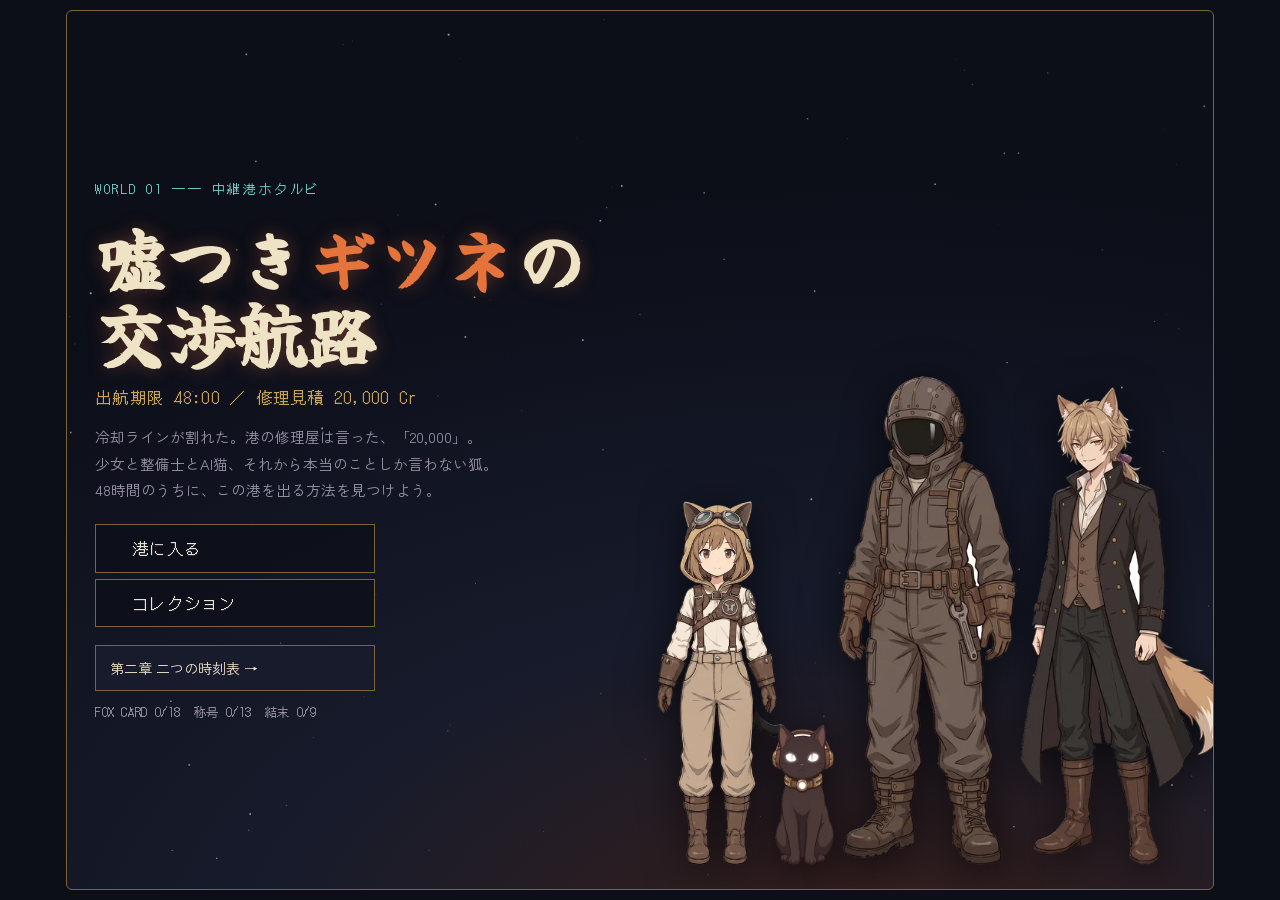
==== commit 6a4a7a9a: "Add chapter 2: Two Timetables; preserve chapter 1" ====
--- a/index.html
+++ b/index.html
@@ -1071,3 +1071,8 @@
 </script>
 
 </body></html>
+
+
+<!-- CHAPTER 2 NAVIGATION: chapter 1 source above is unchanged. -->
+<style>.chapter-next{display:block;margin-top:12px;padding:12px 14px;border:1px solid #7d6436;color:#efe3c6;font-size:14px;text-decoration:none;background:#171b2b}.chapter-next:hover,.chapter-next:focus-visible{border-color:#e4743c;color:#e4743c}</style>
+<script>(function(){var a=document.createElement('a');a.href='chapter2.html';a.className='chapter-next';a.textContent='第二章 二つの時刻表 →';document.querySelector('.t-menu').appendChild(a);})();</script>
